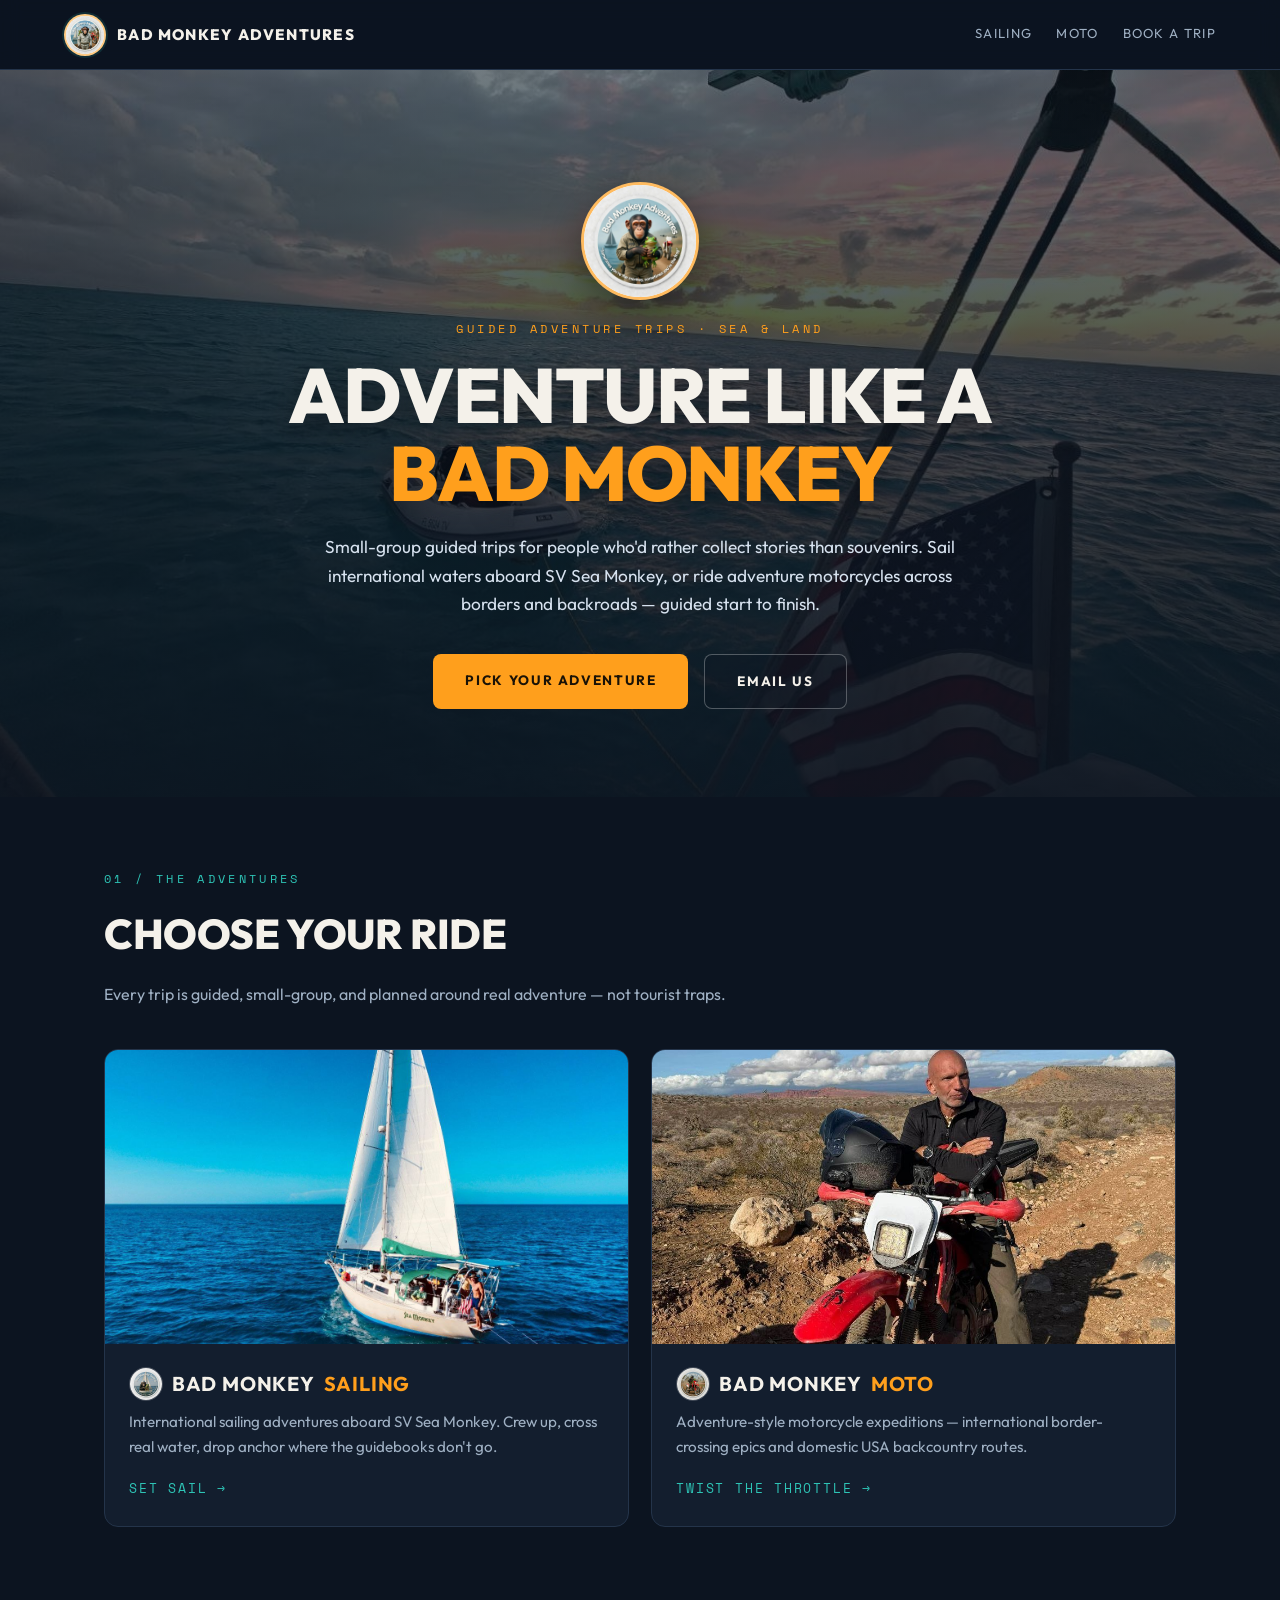
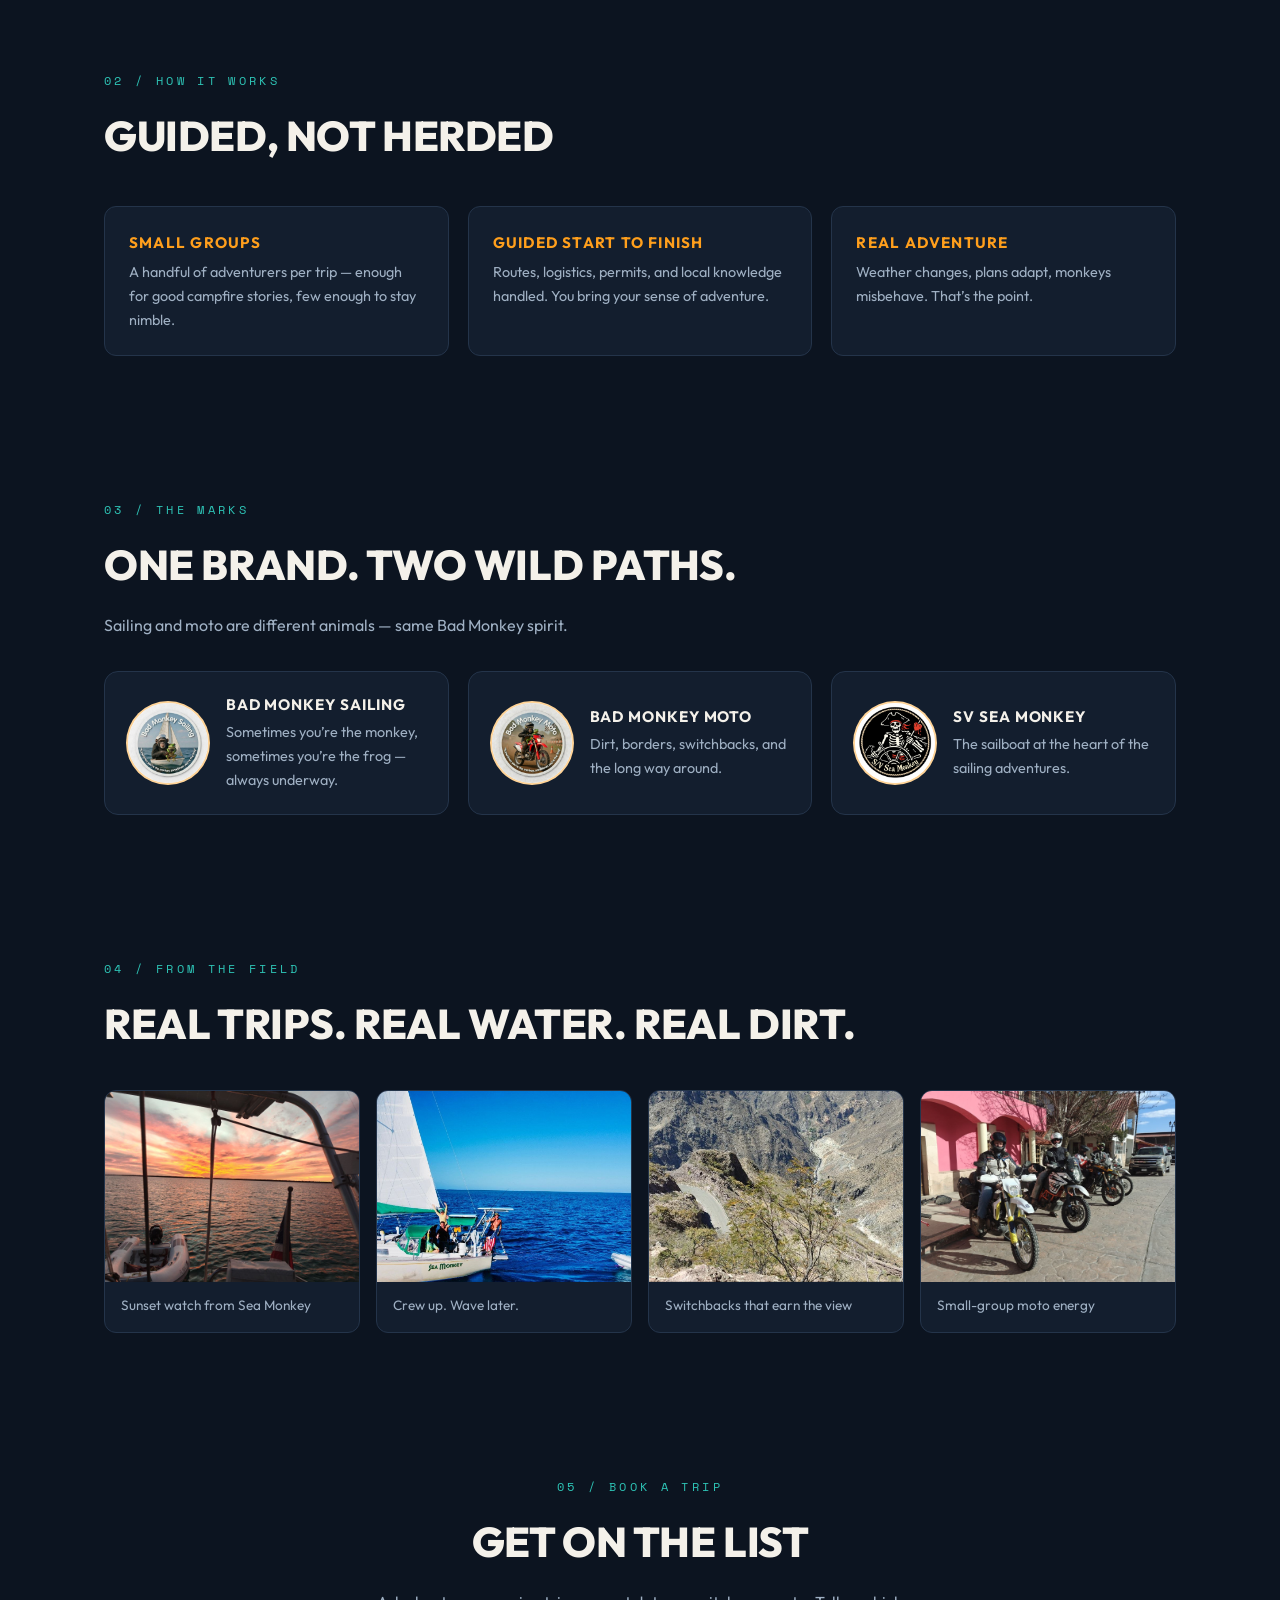
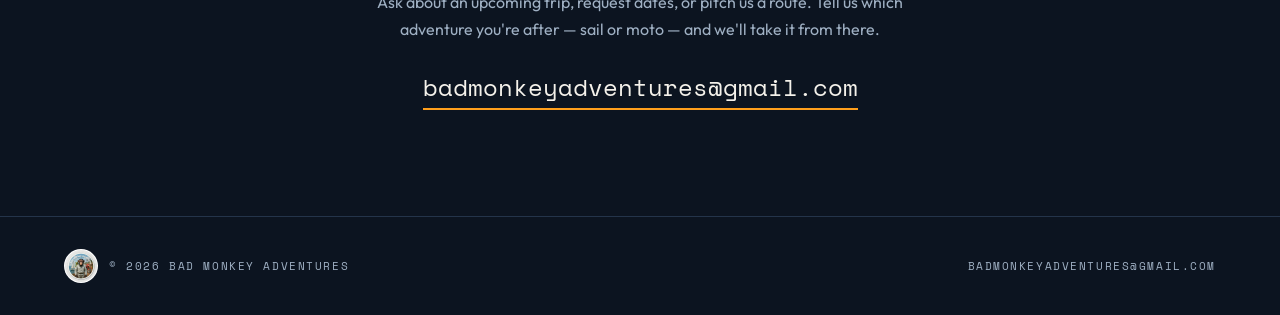
==== index.html @ 5d2e98f0 "Polish site with real logos and adventure photos" ====
<!DOCTYPE html>
<html lang="en">
<head>
<meta charset="utf-8">
<meta name="viewport" content="width=device-width, initial-scale=1">
<title>Bad Monkey Adventures — Guided Sailing & Motorcycle Trips</title>
<meta name="description" content="Bad Monkey Adventures — guided international sailing and adventure motorcycle trips. Book at badmonkeyadventures@gmail.com">
<link rel="icon" href="images/logos/bad-monkey-adventures-no-tagline.jpg">
<link rel="preconnect" href="https://fonts.googleapis.com">
<link href="https://fonts.googleapis.com/css2?family=Outfit:wght@400;700;800&family=Space+Mono&display=swap" rel="stylesheet">
<link rel="stylesheet" href="style.css">
</head>
<body>
<nav>
  <a class="logo" href="index.html">
    <img class="brand-mark" src="images/logos/bad-monkey-adventures-no-tagline.jpg" alt="Bad Monkey Adventures logo">
    Bad Monkey Adventures
  </a>
  <div class="links">
    <a href="sailing.html" data-p="sailing">Sailing</a>
    <a href="moto.html" data-p="moto">Moto</a>
    <a href="index.html#contact" data-p="contact">Book a Trip</a>
  </div>
</nav>

<header class="hero">
  <div class="hero-media" style="background-image:url('images/sailing/hero-sunset-turquoise.jpg')"></div>
  <div class="hero-inner">
    <img class="hero-logo" src="images/logos/bad-monkey-adventures-with-tagline.jpg" alt="Bad Monkey Adventures sticker">
    <div class="kicker">Guided Adventure Trips · Sea & Land</div>
    <h1>Adventure Like a<br><span class="accent">Bad Monkey</span></h1>
    <p>Small-group guided trips for people who'd rather collect stories than souvenirs. Sail international waters aboard SV Sea Monkey, or ride adventure motorcycles across borders and backroads — guided start to finish.</p>
    <div class="cta-row">
      <a class="btn btn-sun" href="#adventures">Pick Your Adventure</a>
      <a class="btn btn-ghost" href="mailto:badmonkeyadventures@gmail.com?subject=Trip%20Inquiry">Email Us</a>
    </div>
  </div>
</header>

<section id="adventures">
  <div class="sec-label">01 / The Adventures</div>
  <h2>Choose Your Ride</h2>
  <p class="lead">Every trip is guided, small-group, and planned around real adventure — not tourist traps.</p>
  <div class="adventures">
    <a class="adv reveal" href="sailing.html">
      <img class="art" src="images/sailing/under-sail-blue.jpg" alt="SV Sea Monkey under full sail">
      <div class="body">
        <h3>
          <img src="images/logos/bad-monkey-sailing-sticker-logo.jpg" alt="">
          Bad Monkey <span class="tag">Sailing</span>
        </h3>
        <p>International sailing adventures aboard SV Sea Monkey. Crew up, cross real water, drop anchor where the guidebooks don't go.</p>
        <span class="go">Set Sail →</span>
      </div>
    </a>
    <a class="adv reveal" href="moto.html">
      <img class="art" src="images/moto/hero-desert-trail.jpg" alt="Adventure motorcycle on desert trail">
      <div class="body">
        <h3>
          <img src="images/logos/bad-monkey-moto-sticker-logo.jpg" alt="">
          Bad Monkey <span class="tag">Moto</span>
        </h3>
        <p>Adventure-style motorcycle expeditions — international border-crossing epics and domestic USA backcountry routes.</p>
        <span class="go">Twist the Throttle →</span>
      </div>
    </a>
  </div>
</section>

<section>
  <div class="sec-label">02 / How It Works</div>
  <h2>Guided, Not Herded</h2>
  <div class="features">
    <div class="feat reveal"><h4>Small Groups</h4><p>A handful of adventurers per trip — enough for good campfire stories, few enough to stay nimble.</p></div>
    <div class="feat reveal"><h4>Guided Start to Finish</h4><p>Routes, logistics, permits, and local knowledge handled. You bring your sense of adventure.</p></div>
    <div class="feat reveal"><h4>Real Adventure</h4><p>Weather changes, plans adapt, monkeys misbehave. That’s the point.</p></div>
  </div>
</section>

<section>
  <div class="sec-label">03 / The Marks</div>
  <h2>One Brand. Two Wild Paths.</h2>
  <p class="lead">Sailing and moto are different animals — same Bad Monkey spirit.</p>
  <div class="brand-strip">
    <div class="brand-card reveal">
      <img src="images/logos/bad-monkey-sailing-sticker-logo.jpg" alt="Bad Monkey Sailing logo">
      <div>
        <h4>Bad Monkey Sailing</h4>
        <p>Sometimes you’re the monkey, sometimes you’re the frog — always underway.</p>
      </div>
    </div>
    <div class="brand-card reveal">
      <img src="images/logos/bad-monkey-moto-sticker-logo.jpg" alt="Bad Monkey Moto logo">
      <div>
        <h4>Bad Monkey Moto</h4>
        <p>Dirt, borders, switchbacks, and the long way around.</p>
      </div>
    </div>
    <div class="brand-card reveal">
      <img src="images/logos/sv-sea-monkey-pirate-skeleton-favorite-logo.jpg" alt="SV Sea Monkey logo">
      <div>
        <h4>SV Sea Monkey</h4>
        <p>The sailboat at the heart of the sailing adventures.</p>
      </div>
    </div>
  </div>
</section>

<section>
  <div class="sec-label">04 / From the Field</div>
  <h2>Real Trips. Real Water. Real Dirt.</h2>
  <div class="gallery">
    <figure class="reveal"><img src="images/sailing/sunset-pink-gold.jpg" alt="Sunset from the sailboat"><figcaption>Sunset watch from Sea Monkey</figcaption></figure>
    <figure class="reveal"><img src="images/sailing/crew-waving.jpg" alt="Crew waving from Sea Monkey"><figcaption>Crew up. Wave later.</figcaption></figure>
    <figure class="reveal"><img src="images/moto/canyon-switchback.jpg" alt="Canyon switchback overlook"><figcaption>Switchbacks that earn the view</figcaption></figure>
    <figure class="reveal"><img src="images/moto/pink-lineup.jpg" alt="Adventure riders lined up in town"><figcaption>Small-group moto energy</figcaption></figure>
  </div>
</section>

<section id="contact" class="contact">
  <div class="sec-label" style="text-align:center">05 / Book a Trip</div>
  <h2>Get On The List</h2>
  <p>Ask about an upcoming trip, request dates, or pitch us a route. Tell us which adventure you're after — sail or moto — and we'll take it from there.</p>
  <p style="margin-top:1.6rem"><a class="email" href="mailto:badmonkeyadventures@gmail.com?subject=Bad%20Monkey%20Trip%20Inquiry">badmonkeyadventures@gmail.com</a></p>
</section>

<footer>
  <div class="foot-brand">
    <img src="images/logos/bad-monkey-adventures-no-tagline.jpg" alt="">
    <span>© 2026 Bad Monkey Adventures</span>
  </div>
  <span><a href="mailto:badmonkeyadventures@gmail.com">badmonkeyadventures@gmail.com</a></span>
</footer>

<script>
const io=new IntersectionObserver(es=>es.forEach(e=>{if(e.isIntersecting){e.target.classList.add('in');io.unobserve(e.target)}}),{threshold:.12});
document.querySelectorAll('.reveal').forEach(el=>io.observe(el));
</script>
</body>
</html>
---- style.css ----
/* Bad Monkey Adventures */
:root{
  --bg:#0c1420;
  --panel:#131e2e;
  --panel-2:#182638;
  --ink:#f4f1ea;
  --muted:#9fb0c3;
  --line:#24344a;
  --sun:#ff9f1c;
  --sun-deep:#e07b00;
  --sea:#2ec4b6;
  --sea-deep:#1a8f85;
}
*{margin:0;padding:0;box-sizing:border-box}
html{scroll-behavior:smooth}
body{background:var(--bg);color:var(--ink);font-family:'Outfit',system-ui,sans-serif;line-height:1.65;overflow-x:hidden}
::selection{background:var(--sun);color:#1a1206}
a{color:var(--sea);text-decoration:none}
a:hover{text-decoration:underline}
img{max-width:100%;display:block}

/* Nav */
nav{position:sticky;top:0;z-index:100;display:flex;align-items:center;justify-content:space-between;gap:1rem;padding:.85rem 5vw;background:rgba(12,20,32,.94);backdrop-filter:blur(10px);border-bottom:1px solid var(--line);flex-wrap:wrap}
.logo{display:flex;align-items:center;gap:.7rem;font-weight:800;letter-spacing:.08em;text-transform:uppercase;font-size:.95rem;color:var(--ink)}
.logo .brand-mark{width:42px;height:42px;border-radius:50%;object-fit:cover;border:2px solid rgba(255,159,28,.55);box-shadow:0 0 0 2px rgba(46,196,182,.15);background:#fff}
.logo:hover{text-decoration:none}
nav .links{display:flex;gap:1.5rem;flex-wrap:wrap;font-size:.82rem;letter-spacing:.1em;text-transform:uppercase}
nav .links a{color:var(--muted);padding:.2rem 0;border-bottom:2px solid transparent}
nav .links a:hover{color:var(--ink);text-decoration:none;border-bottom-color:var(--sun)}
nav .links a.active{color:var(--ink);border-bottom-color:var(--sun)}

/* Hero */
.hero{position:relative;min-height:78vh;display:flex;align-items:center;justify-content:center;text-align:center;padding:7rem 5vw 5.5rem;overflow:hidden}
.hero-media{position:absolute;inset:0;background-size:cover;background-position:center;transform:scale(1.03)}
.hero-media::after{content:"";position:absolute;inset:0;background:
  linear-gradient(180deg,rgba(12,20,32,.55) 0%,rgba(12,20,32,.72) 45%,rgba(12,20,32,.92) 100%),
  radial-gradient(ellipse 70% 50% at 50% 20%,rgba(46,196,182,.18),transparent 70%)}
.hero-inner{position:relative;z-index:1;max-width:920px}
.hero .kicker{font-family:'Space Mono',monospace;color:var(--sun);letter-spacing:.28em;text-transform:uppercase;font-size:.78rem;margin-bottom:1rem}
.hero h1{font-size:clamp(2.5rem,7vw,4.8rem);font-weight:800;line-height:1.02;letter-spacing:-.02em;text-transform:uppercase;text-shadow:0 8px 30px rgba(0,0,0,.35)}
.hero h1 .accent{color:var(--sun)}
.hero p{margin:1.3rem auto 0;max-width:40rem;color:#d7e2ef;font-size:1.08rem}
.cta-row{margin-top:2.2rem;display:flex;gap:1rem;justify-content:center;flex-wrap:wrap}
.hero-logo{width:118px;height:118px;border-radius:50%;object-fit:cover;margin:0 auto 1.2rem;border:3px solid rgba(255,159,28,.7);box-shadow:0 12px 40px rgba(0,0,0,.4);background:#fff}

.btn{display:inline-block;padding:.95rem 2rem;border-radius:8px;font-weight:700;font-size:.85rem;letter-spacing:.12em;text-transform:uppercase;transition:.22s}
.btn-sun{background:var(--sun);color:#1a1206}
.btn-sun:hover{background:#ffb54d;text-decoration:none;box-shadow:0 0 26px rgba(255,159,28,.35)}
.btn-ghost{border:1px solid rgba(255,255,255,.28);color:var(--ink);background:rgba(12,20,32,.25)}
.btn-ghost:hover{border-color:var(--sea);color:var(--sea);text-decoration:none}

/* Sections */
section{padding:4.5rem 5vw;max-width:1200px;margin:0 auto}
.sec-label{font-family:'Space Mono',monospace;color:var(--sea);font-size:.75rem;letter-spacing:.28em;text-transform:uppercase;margin-bottom:.7rem}
h2{font-size:clamp(1.8rem,4vw,2.6rem);font-weight:800;text-transform:uppercase;letter-spacing:-.01em;margin-bottom:.8rem}
.lead{color:var(--muted);max-width:44rem}

/* Adventure cards */
.adventures{display:grid;grid-template-columns:repeat(auto-fit,minmax(300px,1fr));gap:1.4rem;margin-top:2.6rem}
.adv{position:relative;border:1px solid var(--line);border-radius:14px;overflow:hidden;background:var(--panel);display:flex;flex-direction:column;transition:transform .25s,border-color .25s,box-shadow .25s}
.adv:hover{transform:translateY(-5px);border-color:var(--sun);box-shadow:0 18px 40px rgba(0,0,0,.35);text-decoration:none}
.adv .art{aspect-ratio:16/9;width:100%;object-fit:cover;display:block}
.adv .body{padding:1.4rem 1.5rem 1.7rem;display:flex;flex-direction:column;flex:1}
.adv h3{font-size:1.25rem;text-transform:uppercase;letter-spacing:.04em;margin-bottom:.5rem;color:var(--ink);display:flex;align-items:center;gap:.55rem}
.adv h3 .tag{color:var(--sun)}
.adv h3 img{width:34px;height:34px;border-radius:50%;object-fit:cover;border:1px solid rgba(255,255,255,.2)}
.adv p{color:var(--muted);font-size:.95rem;flex:1}
.adv .go{margin-top:1.2rem;font-family:'Space Mono',monospace;font-size:.8rem;letter-spacing:.14em;text-transform:uppercase;color:var(--sea)}
.adv:hover .go{color:var(--sun)}

/* Page hero */
.page-hero{position:relative;padding:6.5rem 5vw 3.5rem;overflow:hidden}
.page-hero-media{position:absolute;inset:0;background-size:cover;background-position:center}
.page-hero-media::after{content:"";position:absolute;inset:0;background:linear-gradient(180deg,rgba(12,20,32,.45),rgba(12,20,32,.88) 70%,var(--bg))}
.page-hero-inner{position:relative;z-index:1;max-width:1200px;margin:0 auto;display:grid;grid-template-columns:auto 1fr;gap:1.4rem;align-items:center}
.page-hero-inner img.badge{width:120px;height:120px;border-radius:50%;object-fit:cover;border:3px solid rgba(255,159,28,.65);box-shadow:0 10px 30px rgba(0,0,0,.35);background:#fff}
.page-hero h1{font-size:clamp(2.1rem,5.2vw,3.5rem);font-weight:800;text-transform:uppercase;letter-spacing:-.015em;line-height:1.05}
.page-hero h1 .accent{color:var(--sun)}
.page-hero p{margin-top:1rem;color:#d7e2ef;max-width:44rem;font-size:1.05rem}
@media (max-width:700px){
  .page-hero-inner{grid-template-columns:1fr;justify-items:start}
  .page-hero-inner img.badge{width:96px;height:96px}
}

/* Gallery */
.gallery{display:grid;grid-template-columns:repeat(auto-fit,minmax(220px,1fr));gap:1rem;margin-top:2rem}
.gallery figure{margin:0;border:1px solid var(--line);border-radius:12px;overflow:hidden;background:var(--panel)}
.gallery img{width:100%;aspect-ratio:4/3;object-fit:cover;transition:transform .35s}
.gallery figure:hover img{transform:scale(1.04)}
.gallery figcaption{padding:.75rem 1rem 1rem;color:var(--muted);font-size:.85rem}

/* Split brand strip */
.brand-strip{display:grid;grid-template-columns:repeat(auto-fit,minmax(260px,1fr));gap:1.2rem;margin-top:2rem}
.brand-card{background:var(--panel);border:1px solid var(--line);border-radius:14px;padding:1.3rem;display:flex;gap:1rem;align-items:center}
.brand-card img{width:84px;height:84px;border-radius:50%;object-fit:cover;border:2px solid rgba(255,159,28,.45);background:#fff;flex-shrink:0}
.brand-card h4{font-size:.95rem;text-transform:uppercase;letter-spacing:.06em;margin-bottom:.25rem}
.brand-card p{color:var(--muted);font-size:.9rem}

/* Trips table */
.trips{margin-top:2.2rem;border:1px solid var(--line);border-radius:14px;overflow:hidden}
.trips table{width:100%;border-collapse:collapse;font-size:.95rem}
.trips th{background:var(--panel-2);font-family:'Space Mono',monospace;font-size:.72rem;letter-spacing:.18em;text-transform:uppercase;color:var(--muted);text-align:left;padding:.9rem 1.2rem}
.trips td{padding:1rem 1.2rem;border-top:1px solid var(--line);color:var(--ink)}
.trips td.muted{color:var(--muted)}
.trips tr:hover td{background:rgba(46,196,182,.05)}
.badge{display:inline-block;background:rgba(255,159,28,.14);color:var(--sun);font-family:'Space Mono',monospace;font-size:.68rem;letter-spacing:.12em;text-transform:uppercase;padding:.25rem .6rem;border-radius:999px}
.badge.teal{background:rgba(46,196,182,.13);color:var(--sea)}

/* Features */
.features{display:grid;grid-template-columns:repeat(auto-fit,minmax(240px,1fr));gap:1.2rem;margin-top:2.2rem}
.feat{background:var(--panel);border:1px solid var(--line);border-radius:12px;padding:1.4rem 1.5rem}
.feat h4{font-size:.95rem;text-transform:uppercase;letter-spacing:.08em;margin-bottom:.4rem;color:var(--sun)}
.feat p{color:var(--muted);font-size:.9rem}

.notice{background:var(--panel);border:1px dashed var(--line);border-radius:12px;padding:1.3rem 1.5rem;margin-top:2rem;color:var(--muted);font-size:.95rem}
.notice strong{color:var(--sun)}

/* Contact */
.contact{text-align:center;padding-bottom:6rem}
.contact .email{font-family:'Space Mono',monospace;font-size:clamp(1rem,3vw,1.5rem);color:var(--ink);border-bottom:2px solid var(--sun);padding-bottom:.2rem}
.contact .email:hover{color:var(--sun);text-decoration:none}
.contact p{color:var(--muted);max-width:36rem;margin:.8rem auto}

footer{border-top:1px solid var(--line);padding:2rem 5vw;display:flex;justify-content:space-between;gap:1rem;flex-wrap:wrap;font-family:'Space Mono',monospace;font-size:.7rem;letter-spacing:.14em;text-transform:uppercase;color:var(--muted);align-items:center}
footer .foot-brand{display:flex;align-items:center;gap:.7rem}
footer .foot-brand img{width:34px;height:34px;border-radius:50%;object-fit:cover;border:1px solid rgba(255,255,255,.2);background:#fff}
footer a{color:var(--muted)}

.reveal{opacity:0;transform:translateY(24px);transition:opacity .7s ease,transform .7s ease}
.reveal.in{opacity:1;transform:none}
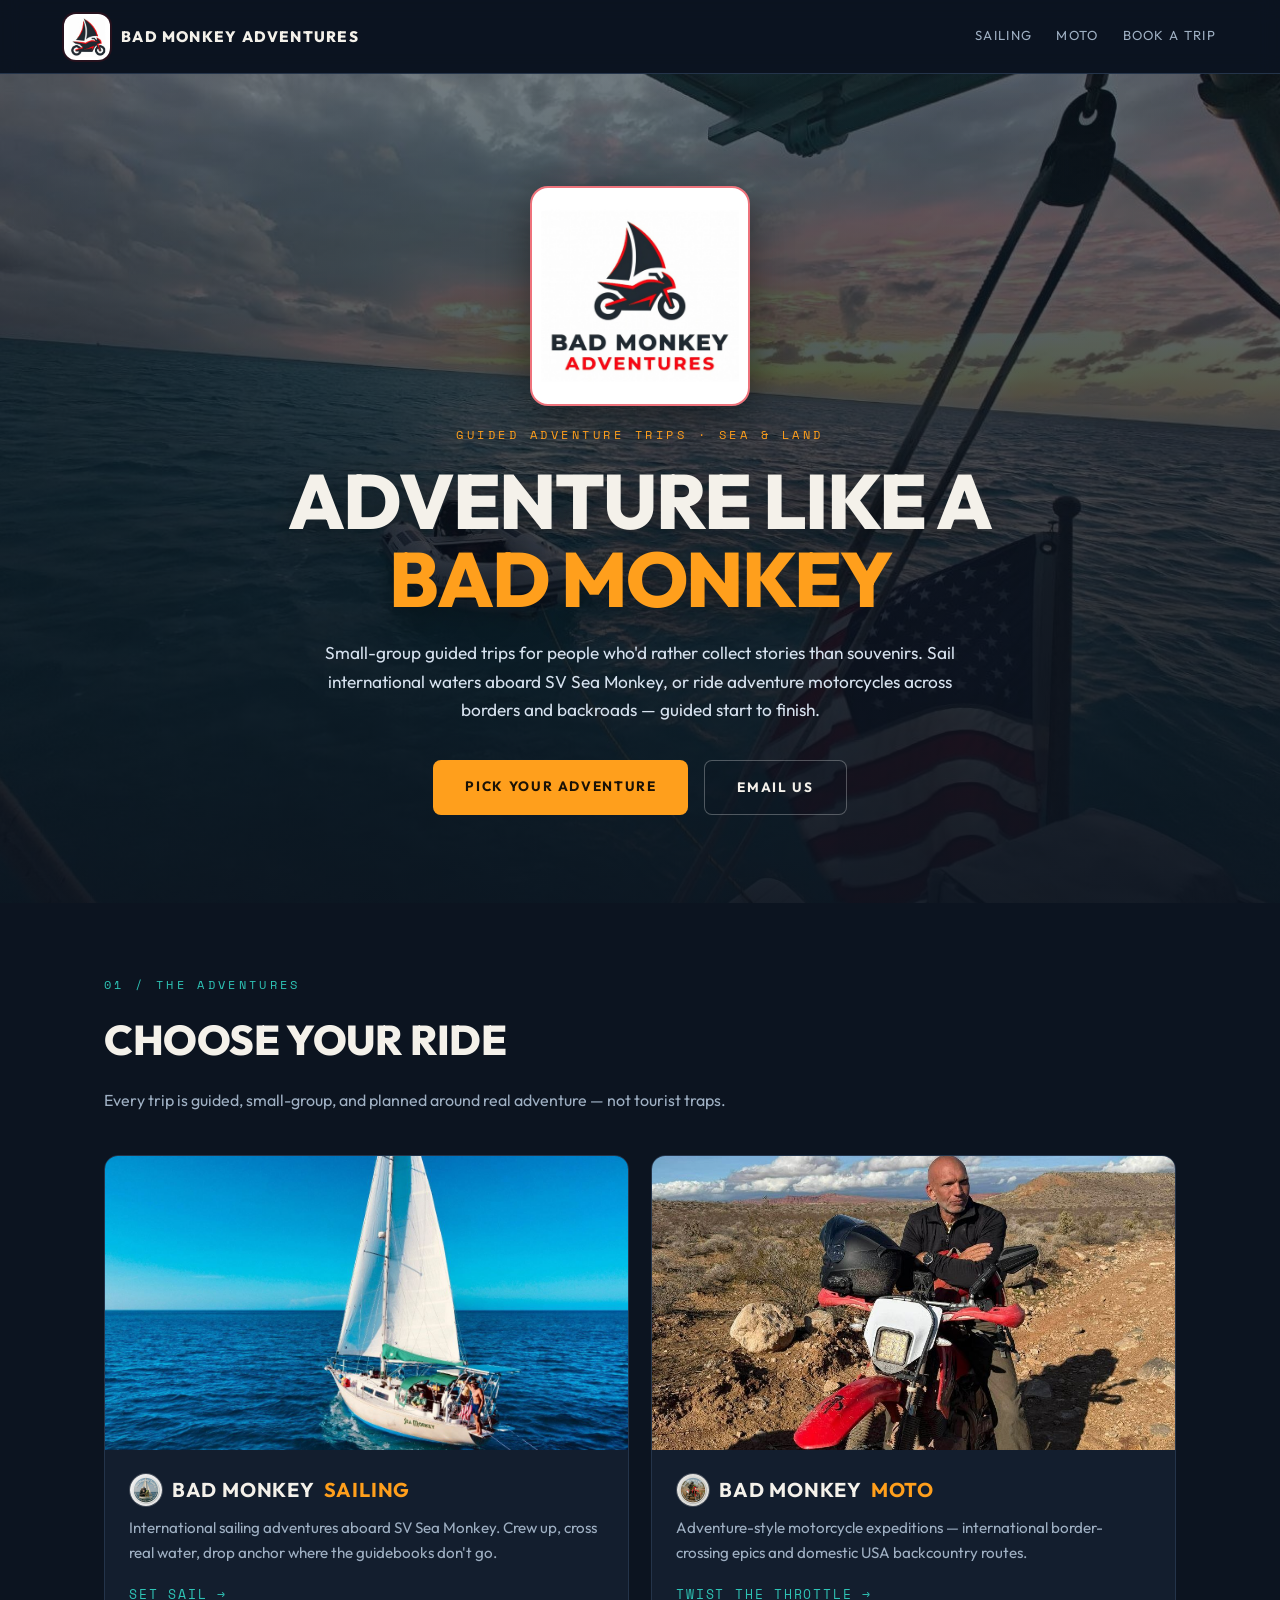
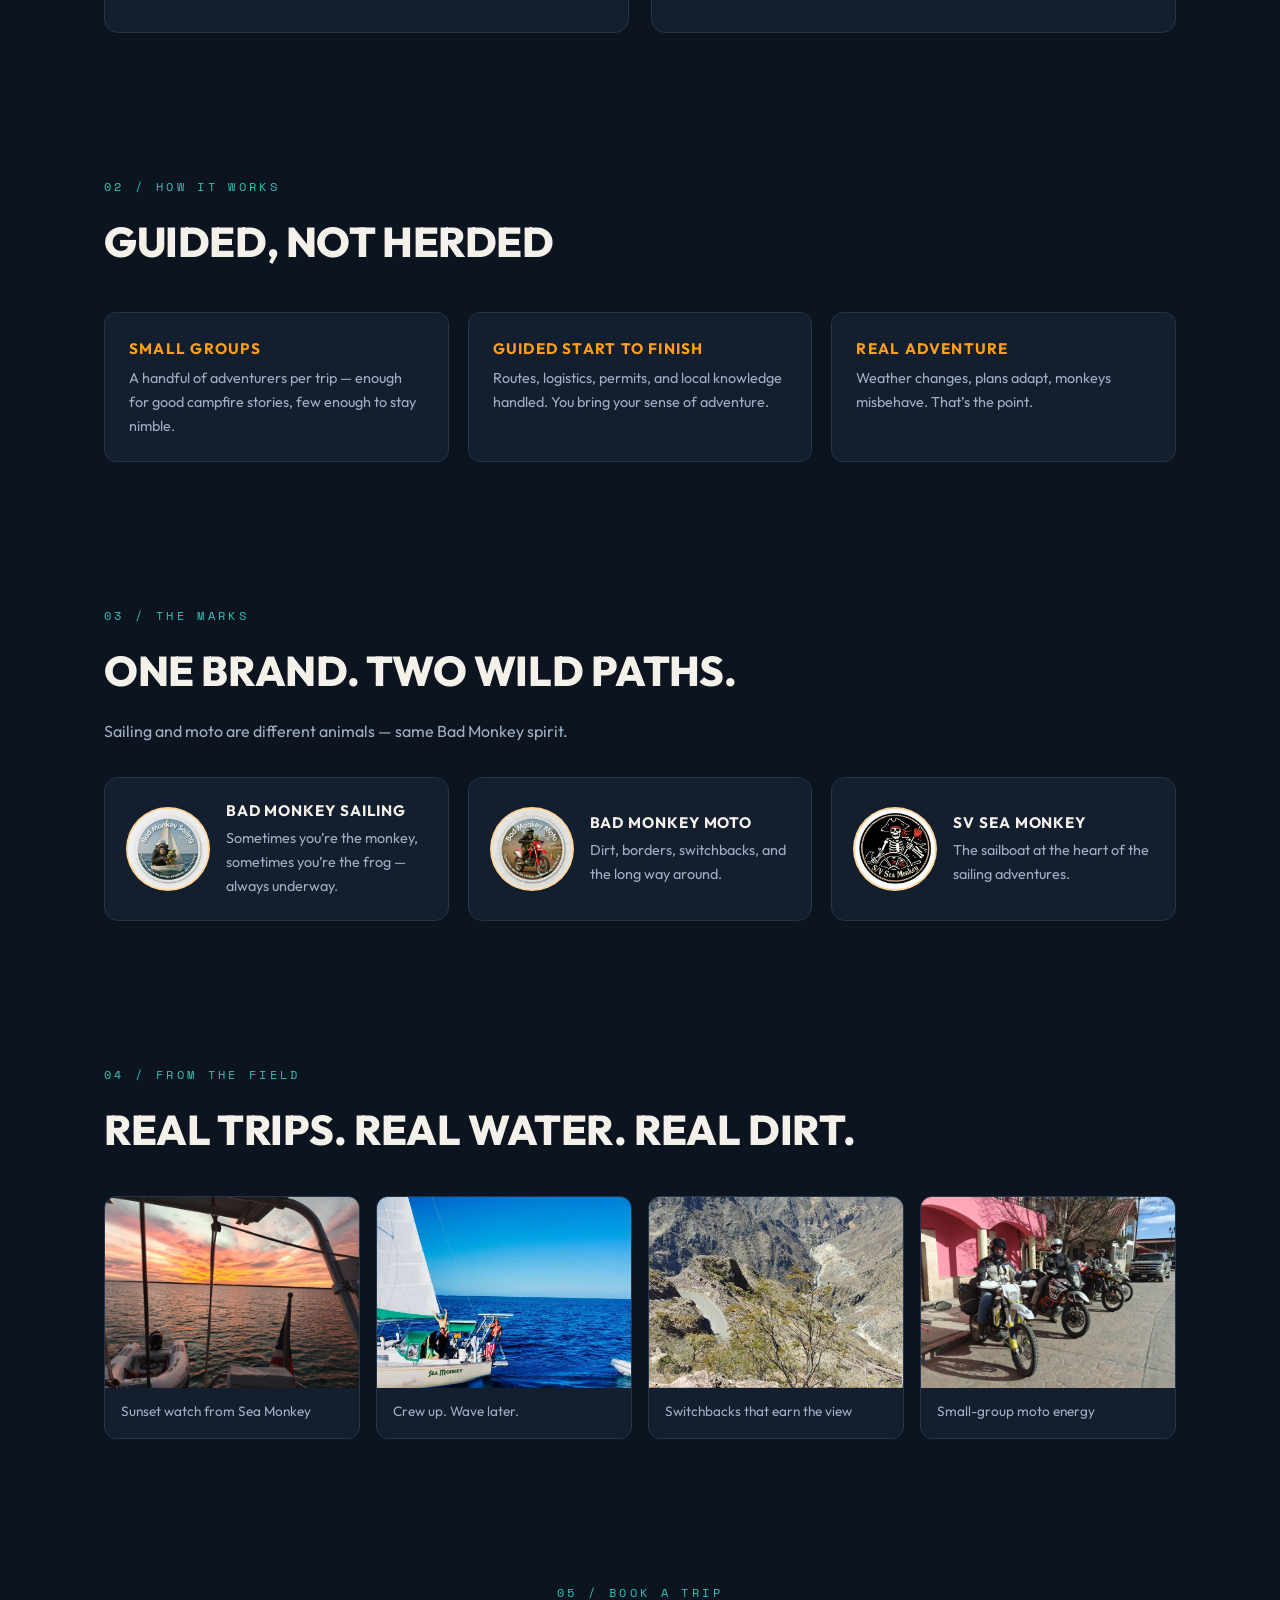
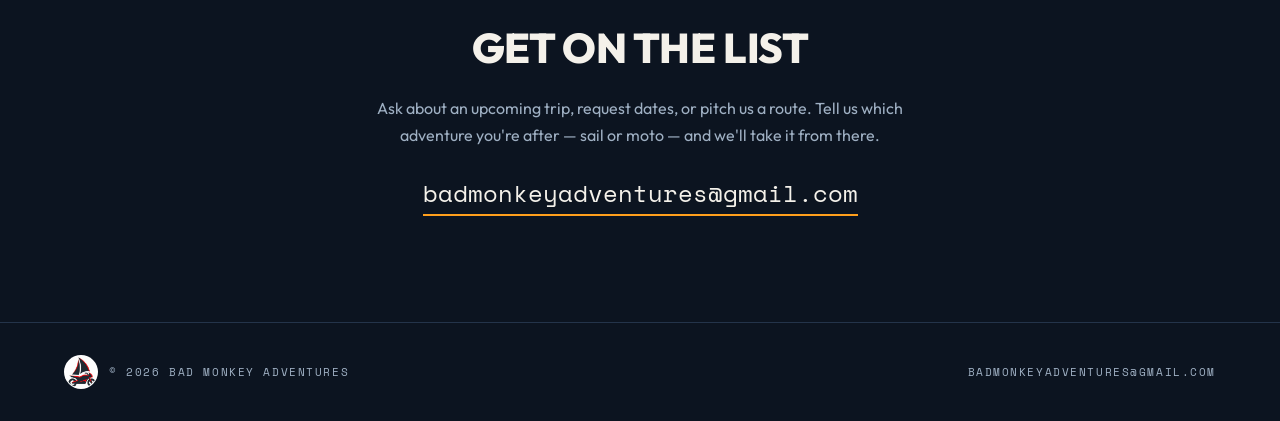
==== commit 98f77ff8: "Swap main brand to Honda-red sail-moto logo (full + icon)" ====
--- a/index.html
+++ b/index.html
@@ -5,7 +5,7 @@
 <meta name="viewport" content="width=device-width, initial-scale=1">
 <title>Bad Monkey Adventures — Guided Sailing & Motorcycle Trips</title>
 <meta name="description" content="Bad Monkey Adventures — guided international sailing and adventure motorcycle trips. Book at badmonkeyadventures@gmail.com">
-<link rel="icon" href="images/logos/bad-monkey-adventures-no-tagline.jpg">
+<link rel="icon" href="images/logos/bma-main-icon-favicon.png">
 <link rel="preconnect" href="https://fonts.googleapis.com">
 <link href="https://fonts.googleapis.com/css2?family=Outfit:wght@400;700;800&family=Space+Mono&display=swap" rel="stylesheet">
 <link rel="stylesheet" href="style.css">
@@ -13,7 +13,7 @@
 <body>
 <nav>
   <a class="logo" href="index.html">
-    <img class="brand-mark" src="images/logos/bad-monkey-adventures-no-tagline.jpg" alt="Bad Monkey Adventures logo">
+    <img class="brand-mark" src="images/logos/bma-main-icon.jpg" alt="Bad Monkey Adventures logo">
     Bad Monkey Adventures
   </a>
   <div class="links">
@@ -26,7 +26,7 @@
 <header class="hero">
   <div class="hero-media" style="background-image:url('images/sailing/hero-sunset-turquoise.jpg')"></div>
   <div class="hero-inner">
-    <img class="hero-logo" src="images/logos/bad-monkey-adventures-with-tagline.jpg" alt="Bad Monkey Adventures sticker">
+    <img class="hero-logo" src="images/logos/bma-main-full.jpg" alt="Bad Monkey Adventures sticker">
     <div class="kicker">Guided Adventure Trips · Sea & Land</div>
     <h1>Adventure Like a<br><span class="accent">Bad Monkey</span></h1>
     <p>Small-group guided trips for people who'd rather collect stories than souvenirs. Sail international waters aboard SV Sea Monkey, or ride adventure motorcycles across borders and backroads — guided start to finish.</p>
@@ -126,7 +126,7 @@
 
 <footer>
   <div class="foot-brand">
-    <img src="images/logos/bad-monkey-adventures-no-tagline.jpg" alt="">
+    <img src="images/logos/bma-main-icon.jpg" alt="">
     <span>© 2026 Bad Monkey Adventures</span>
   </div>
   <span><a href="mailto:badmonkeyadventures@gmail.com">badmonkeyadventures@gmail.com</a></span>
--- a/style.css
+++ b/style.css
@@ -22,7 +22,7 @@
 /* Nav */
 nav{position:sticky;top:0;z-index:100;display:flex;align-items:center;justify-content:space-between;gap:1rem;padding:.85rem 5vw;background:rgba(12,20,32,.94);backdrop-filter:blur(10px);border-bottom:1px solid var(--line);flex-wrap:wrap}
 .logo{display:flex;align-items:center;gap:.7rem;font-weight:800;letter-spacing:.08em;text-transform:uppercase;font-size:.95rem;color:var(--ink)}
-.logo .brand-mark{width:42px;height:42px;border-radius:50%;object-fit:cover;border:2px solid rgba(255,159,28,.55);box-shadow:0 0 0 2px rgba(46,196,182,.15);background:#fff}
+.logo .brand-mark{width:46px;height:46px;border-radius:12px;object-fit:contain;border:1px solid rgba(255,255,255,.18);box-shadow:0 0 0 2px rgba(225,0,18,.12);background:#fff;padding:2px}
 .logo:hover{text-decoration:none}
 nav .links{display:flex;gap:1.5rem;flex-wrap:wrap;font-size:.82rem;letter-spacing:.1em;text-transform:uppercase}
 nav .links a{color:var(--muted);padding:.2rem 0;border-bottom:2px solid transparent}
@@ -41,7 +41,7 @@
 .hero h1 .accent{color:var(--sun)}
 .hero p{margin:1.3rem auto 0;max-width:40rem;color:#d7e2ef;font-size:1.08rem}
 .cta-row{margin-top:2.2rem;display:flex;gap:1rem;justify-content:center;flex-wrap:wrap}
-.hero-logo{width:118px;height:118px;border-radius:50%;object-fit:cover;margin:0 auto 1.2rem;border:3px solid rgba(255,159,28,.7);box-shadow:0 12px 40px rgba(0,0,0,.4);background:#fff}
+.hero-logo{width:min(220px,62vw);height:auto;aspect-ratio:1/1;border-radius:18px;object-fit:contain;margin:0 auto 1.2rem;border:2px solid rgba(225,0,18,.55);box-shadow:0 12px 40px rgba(0,0,0,.4);background:#fff;padding:.55rem}
 
 .btn{display:inline-block;padding:.95rem 2rem;border-radius:8px;font-weight:700;font-size:.85rem;letter-spacing:.12em;text-transform:uppercase;transition:.22s}
 .btn-sun{background:var(--sun);color:#1a1206}
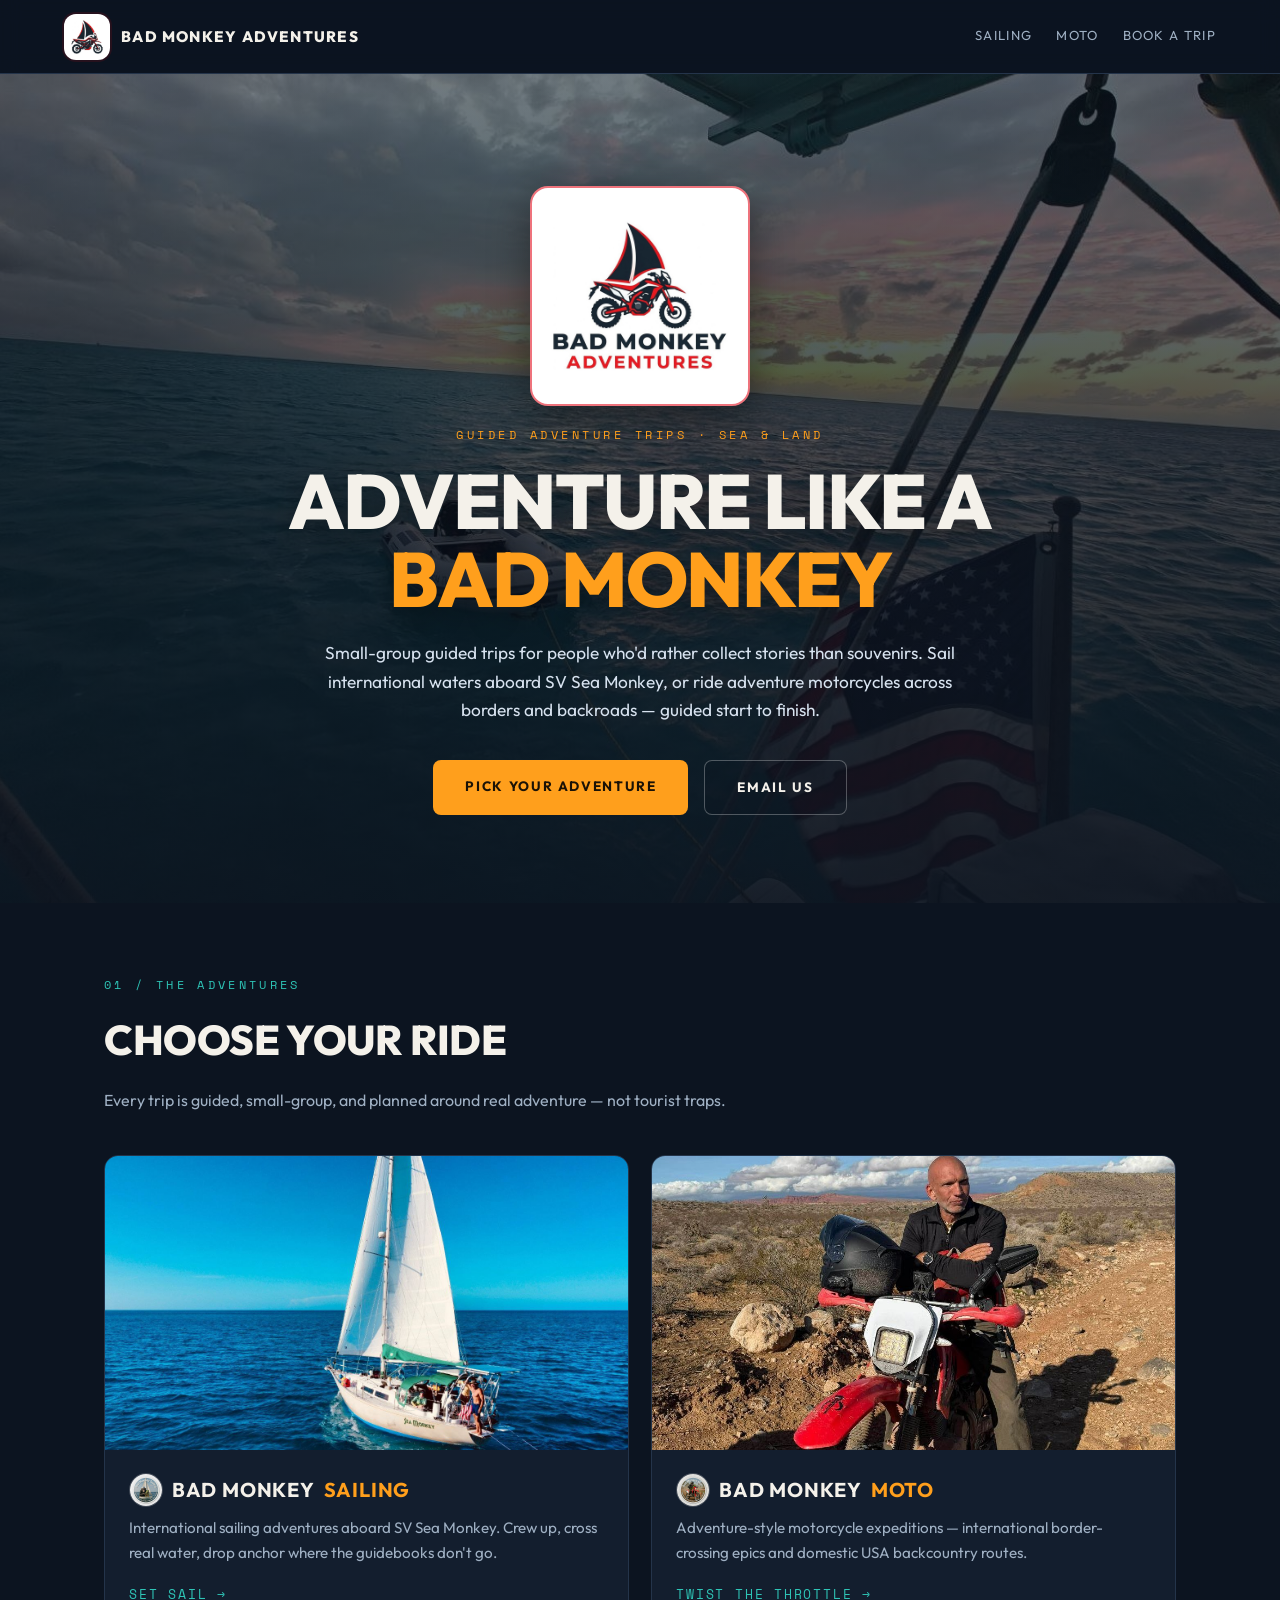
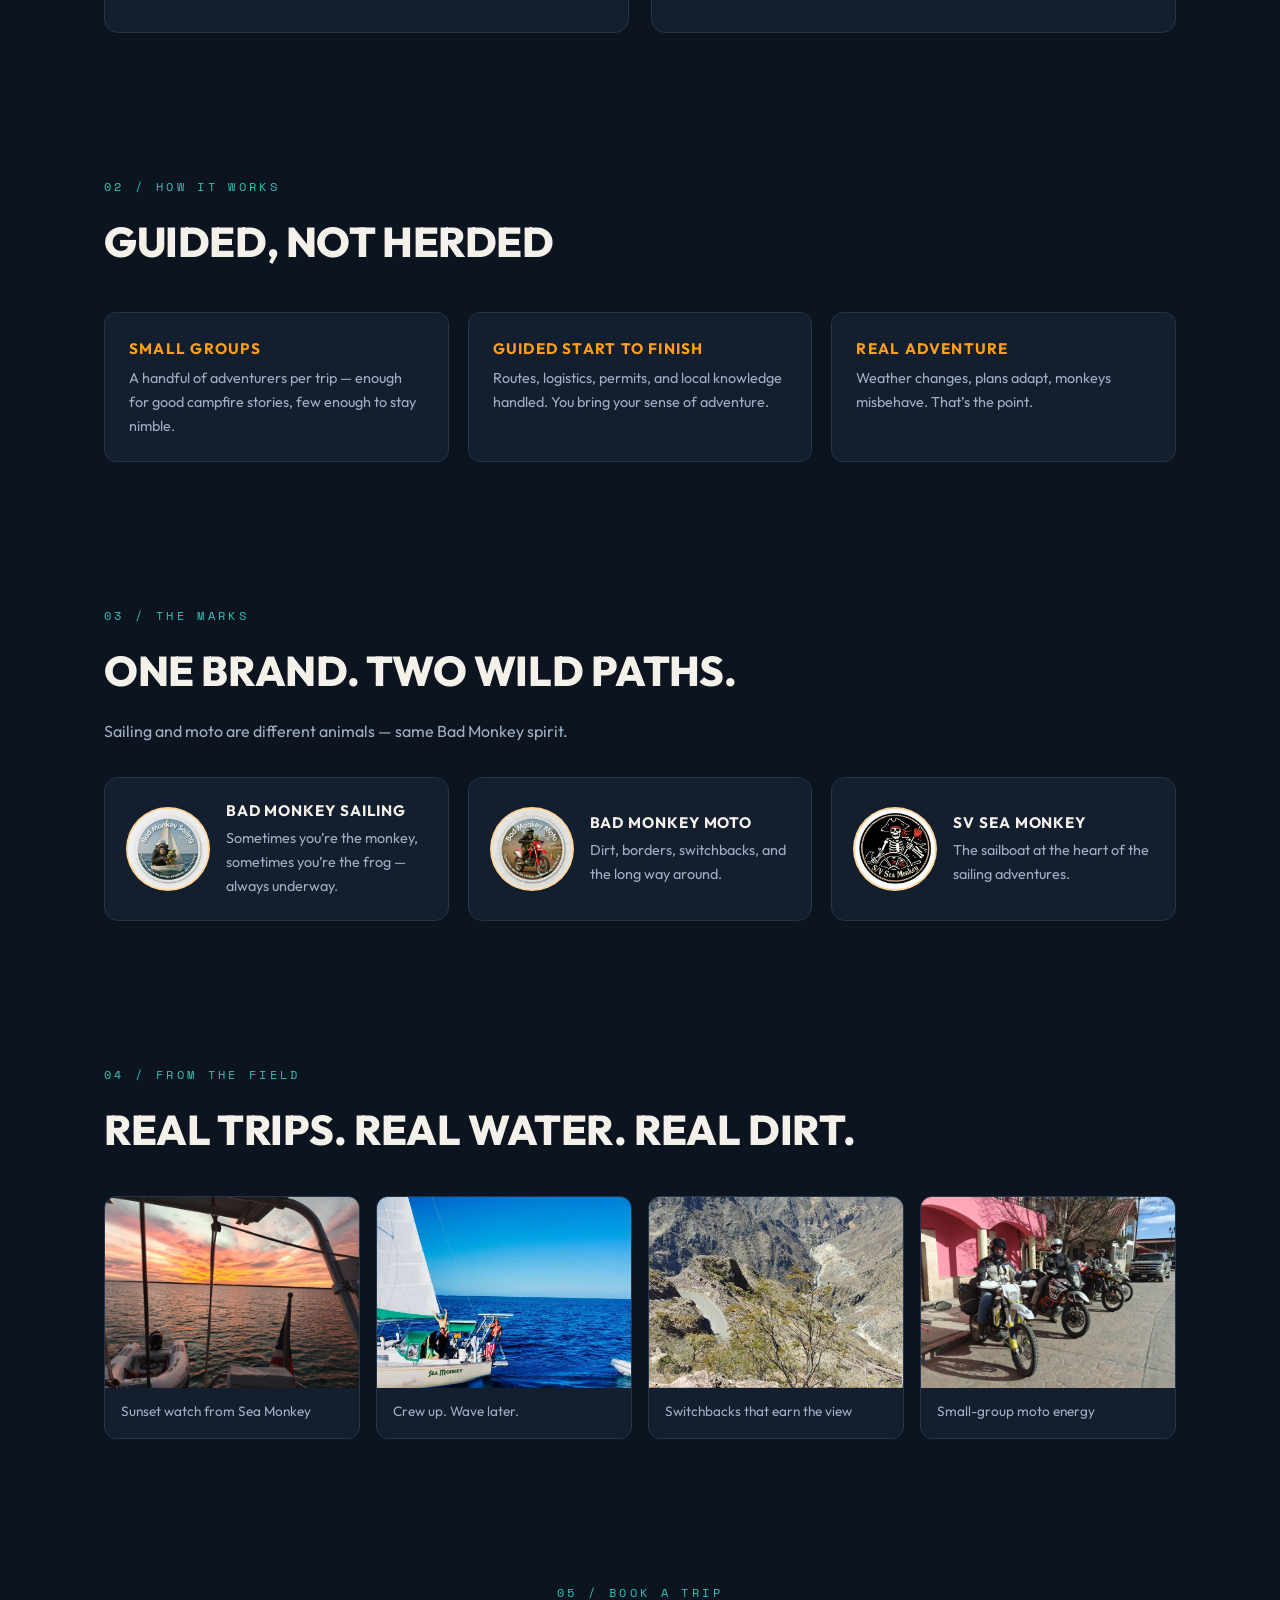
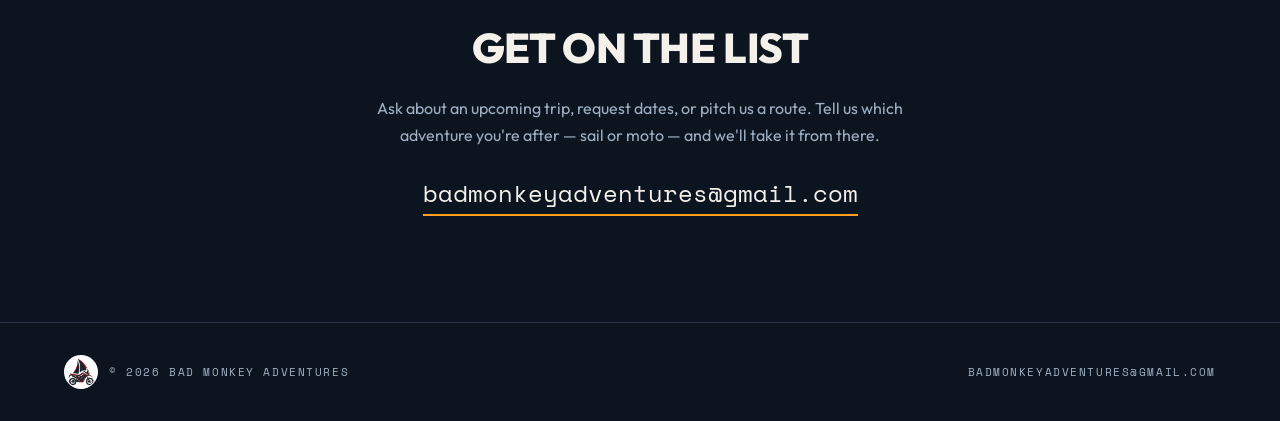
==== commit d0668f22: "Cache-bust adventure dual-sport main logos" ====
--- a/index.html
+++ b/index.html
@@ -5,7 +5,7 @@
 <meta name="viewport" content="width=device-width, initial-scale=1">
 <title>Bad Monkey Adventures — Guided Sailing & Motorcycle Trips</title>
 <meta name="description" content="Bad Monkey Adventures — guided international sailing and adventure motorcycle trips. Book at badmonkeyadventures@gmail.com">
-<link rel="icon" href="images/logos/bma-main-icon-favicon.png">
+<link rel="icon" href="images/logos/bma-main-icon-favicon.png?v=adv1">
 <link rel="preconnect" href="https://fonts.googleapis.com">
 <link href="https://fonts.googleapis.com/css2?family=Outfit:wght@400;700;800&family=Space+Mono&display=swap" rel="stylesheet">
 <link rel="stylesheet" href="style.css">
@@ -13,7 +13,7 @@
 <body>
 <nav>
   <a class="logo" href="index.html">
-    <img class="brand-mark" src="images/logos/bma-main-icon.jpg" alt="Bad Monkey Adventures logo">
+    <img class="brand-mark" src="images/logos/bma-main-icon.jpg?v=adv1" alt="Bad Monkey Adventures logo">
     Bad Monkey Adventures
   </a>
   <div class="links">
@@ -26,7 +26,7 @@
 <header class="hero">
   <div class="hero-media" style="background-image:url('images/sailing/hero-sunset-turquoise.jpg')"></div>
   <div class="hero-inner">
-    <img class="hero-logo" src="images/logos/bma-main-full.jpg" alt="Bad Monkey Adventures sticker">
+    <img class="hero-logo" src="images/logos/bma-main-full.jpg?v=adv1" alt="Bad Monkey Adventures sticker">
     <div class="kicker">Guided Adventure Trips · Sea & Land</div>
     <h1>Adventure Like a<br><span class="accent">Bad Monkey</span></h1>
     <p>Small-group guided trips for people who'd rather collect stories than souvenirs. Sail international waters aboard SV Sea Monkey, or ride adventure motorcycles across borders and backroads — guided start to finish.</p>
@@ -126,7 +126,7 @@
 
 <footer>
   <div class="foot-brand">
-    <img src="images/logos/bma-main-icon.jpg" alt="">
+    <img src="images/logos/bma-main-icon.jpg?v=adv1" alt="">
     <span>© 2026 Bad Monkey Adventures</span>
   </div>
   <span><a href="mailto:badmonkeyadventures@gmail.com">badmonkeyadventures@gmail.com</a></span>
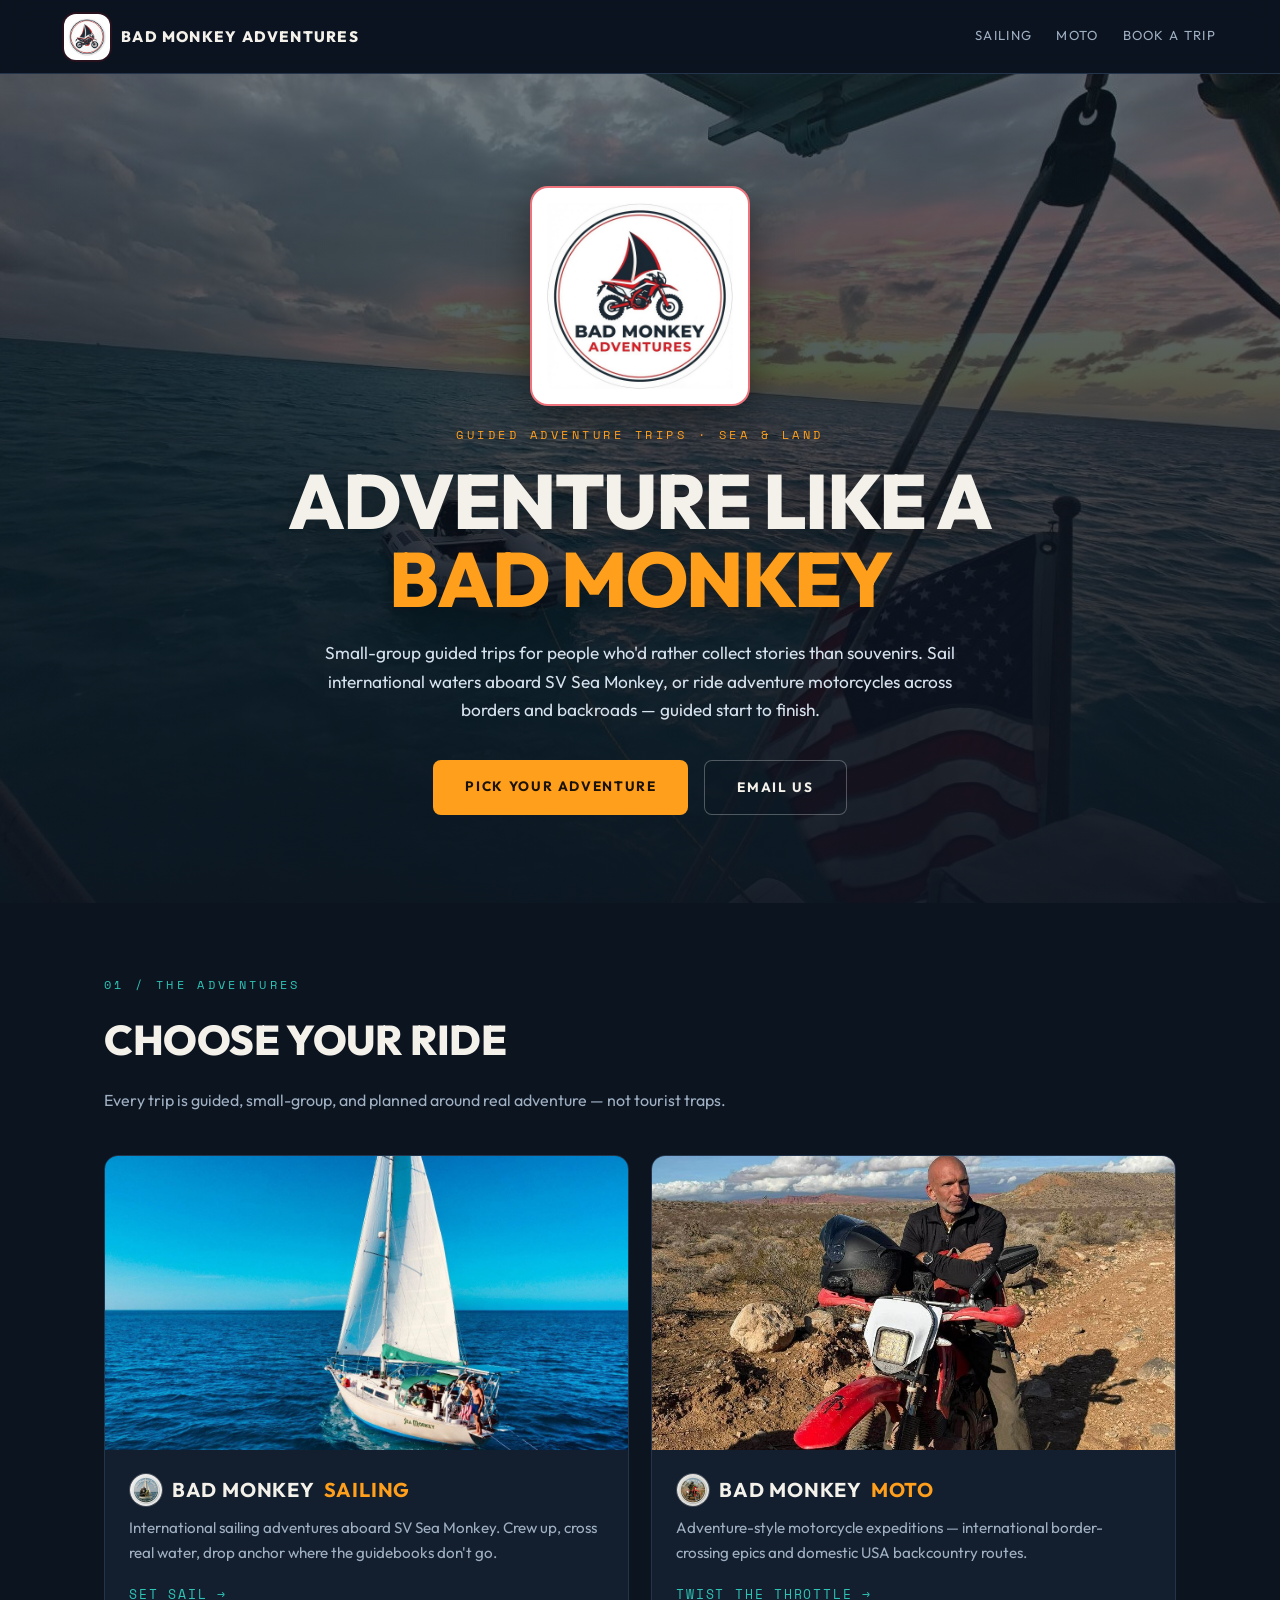
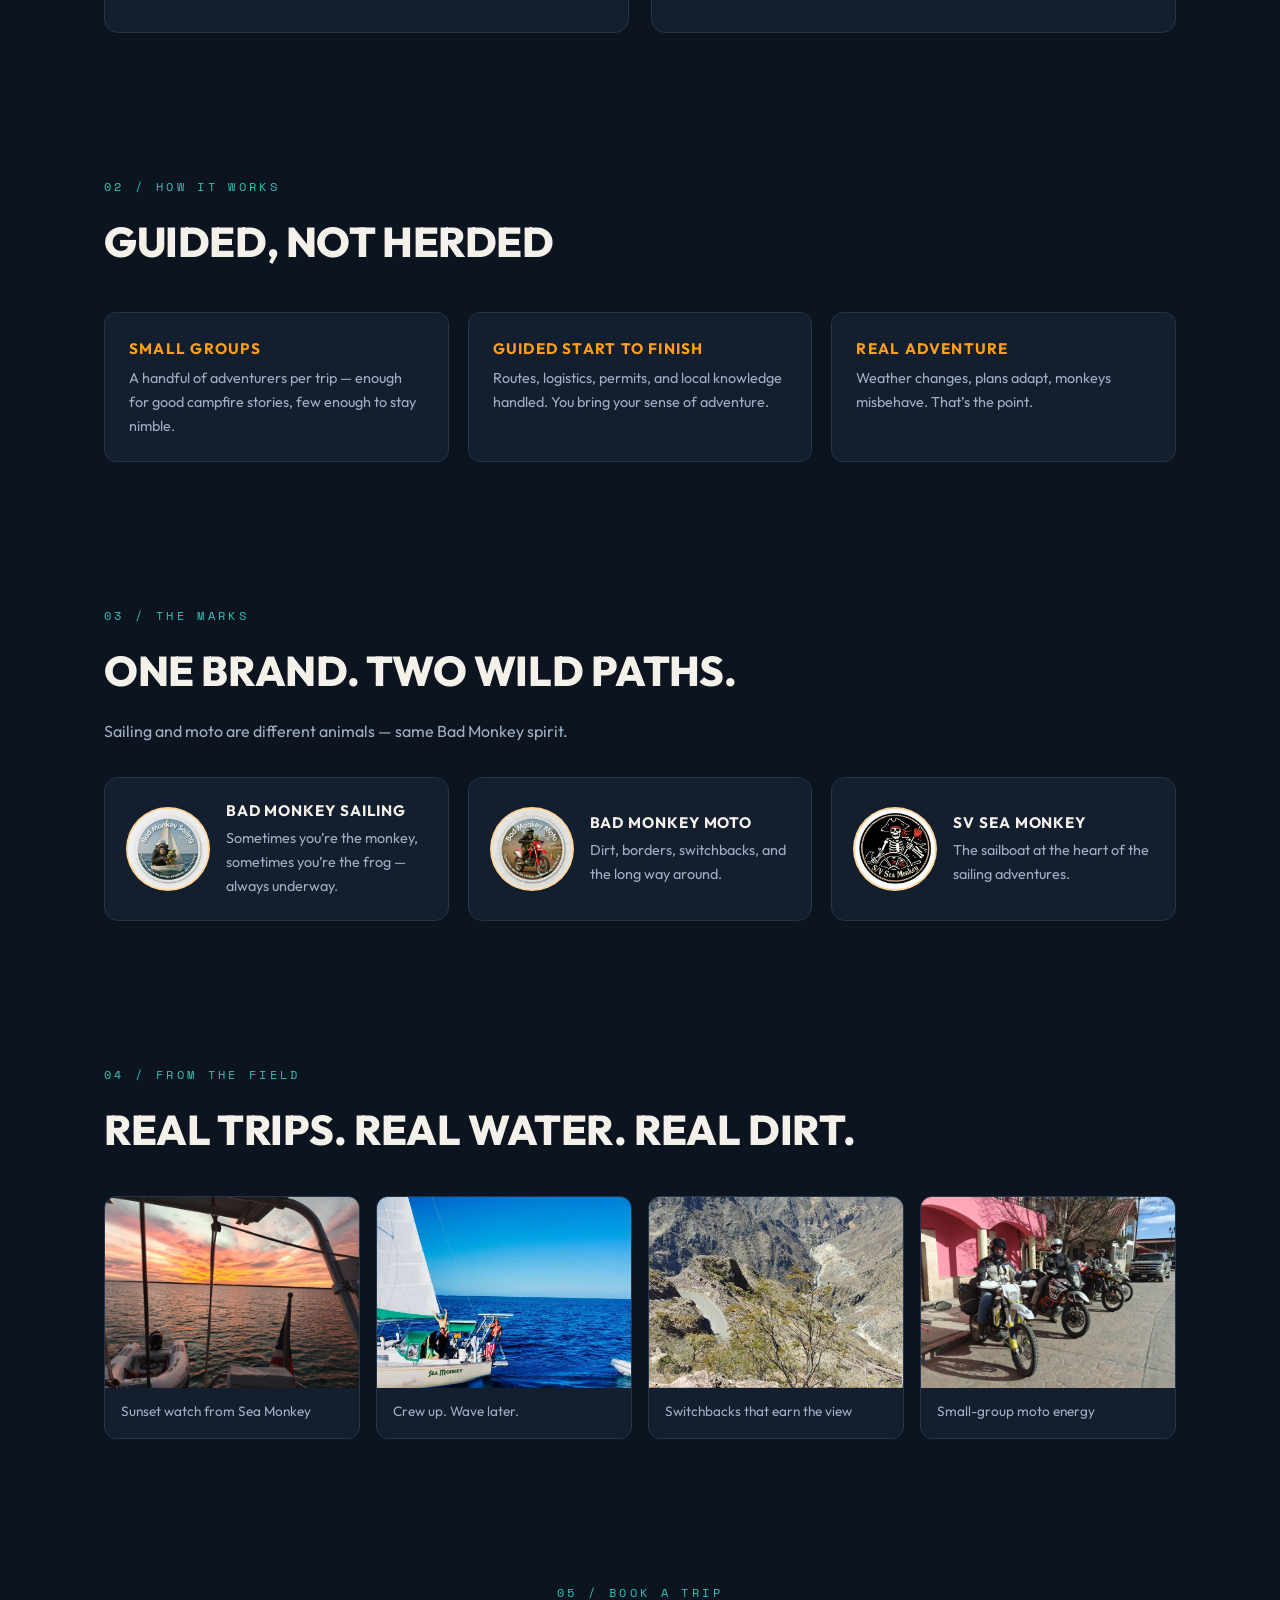
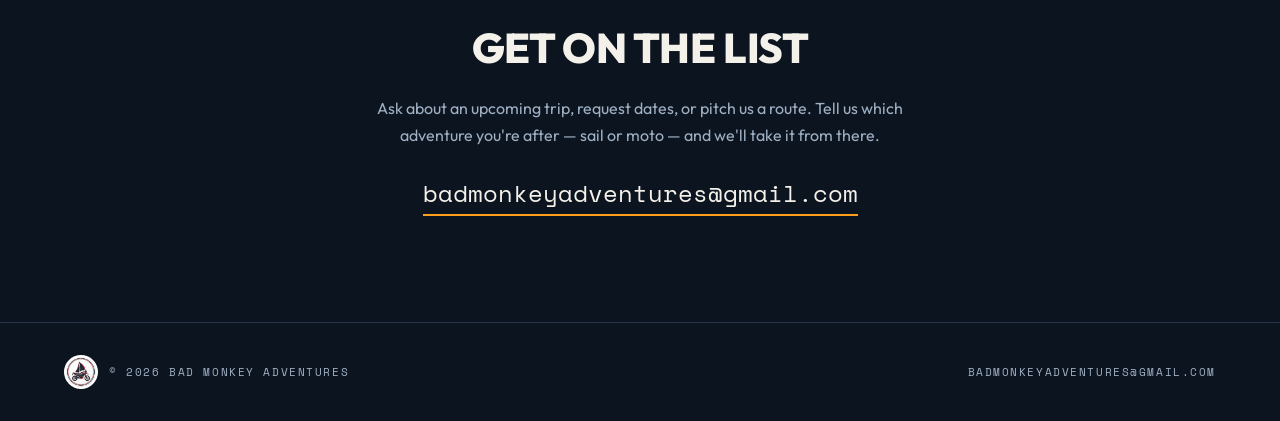
==== commit edf8a3b6: "Swap main brand to circular adventure dual-sport badges" ====
--- a/index.html
+++ b/index.html
@@ -5,7 +5,7 @@
 <meta name="viewport" content="width=device-width, initial-scale=1">
 <title>Bad Monkey Adventures — Guided Sailing & Motorcycle Trips</title>
 <meta name="description" content="Bad Monkey Adventures — guided international sailing and adventure motorcycle trips. Book at badmonkeyadventures@gmail.com">
-<link rel="icon" href="images/logos/bma-main-icon-favicon.png?v=adv1">
+<link rel="icon" href="images/logos/bma-main-icon-favicon.png?v=round1">
 <link rel="preconnect" href="https://fonts.googleapis.com">
 <link href="https://fonts.googleapis.com/css2?family=Outfit:wght@400;700;800&family=Space+Mono&display=swap" rel="stylesheet">
 <link rel="stylesheet" href="style.css">
@@ -13,7 +13,7 @@
 <body>
 <nav>
   <a class="logo" href="index.html">
-    <img class="brand-mark" src="images/logos/bma-main-icon.jpg?v=adv1" alt="Bad Monkey Adventures logo">
+    <img class="brand-mark" src="images/logos/bma-main-icon.jpg?v=round1" alt="Bad Monkey Adventures logo">
     Bad Monkey Adventures
   </a>
   <div class="links">
@@ -26,7 +26,7 @@
 <header class="hero">
   <div class="hero-media" style="background-image:url('images/sailing/hero-sunset-turquoise.jpg')"></div>
   <div class="hero-inner">
-    <img class="hero-logo" src="images/logos/bma-main-full.jpg?v=adv1" alt="Bad Monkey Adventures sticker">
+    <img class="hero-logo" src="images/logos/bma-main-full.jpg?v=round1" alt="Bad Monkey Adventures sticker">
     <div class="kicker">Guided Adventure Trips · Sea & Land</div>
     <h1>Adventure Like a<br><span class="accent">Bad Monkey</span></h1>
     <p>Small-group guided trips for people who'd rather collect stories than souvenirs. Sail international waters aboard SV Sea Monkey, or ride adventure motorcycles across borders and backroads — guided start to finish.</p>
@@ -126,7 +126,7 @@
 
 <footer>
   <div class="foot-brand">
-    <img src="images/logos/bma-main-icon.jpg?v=adv1" alt="">
+    <img src="images/logos/bma-main-icon.jpg?v=round1" alt="">
     <span>© 2026 Bad Monkey Adventures</span>
   </div>
   <span><a href="mailto:badmonkeyadventures@gmail.com">badmonkeyadventures@gmail.com</a></span>
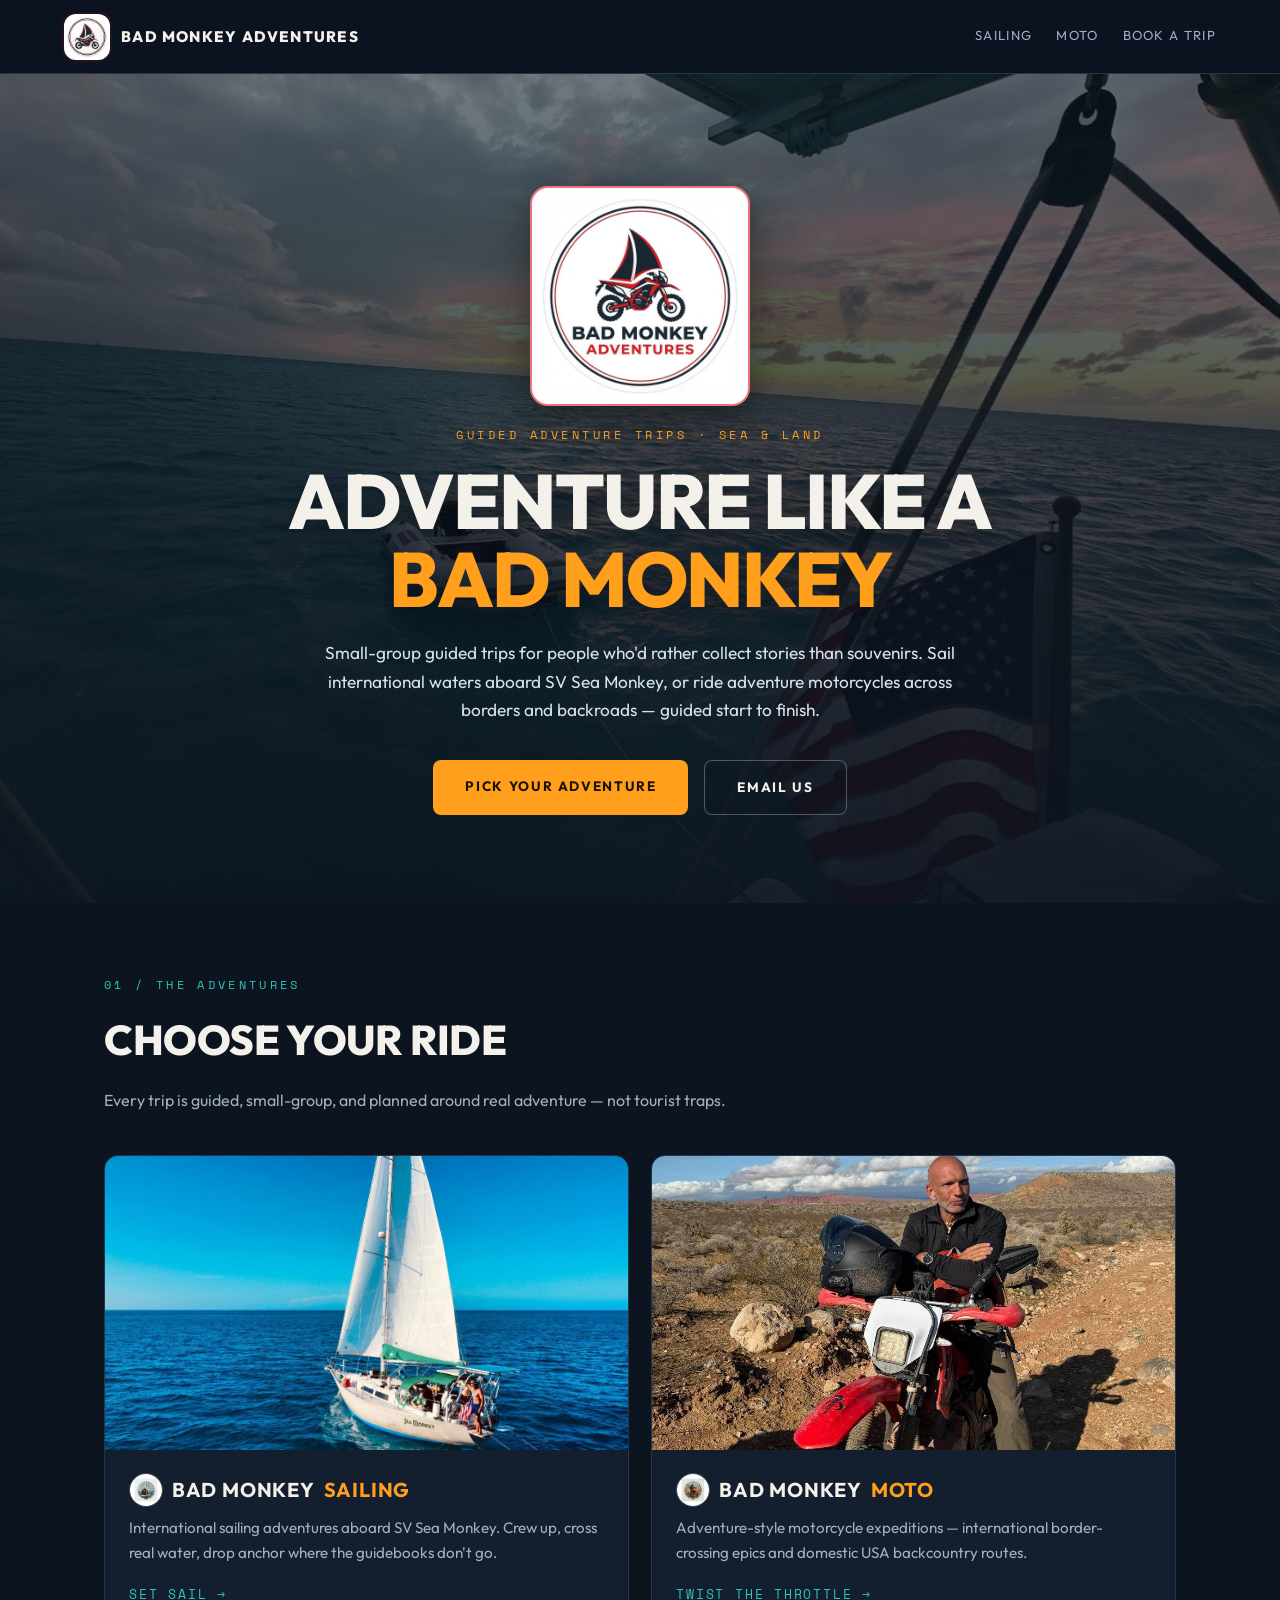
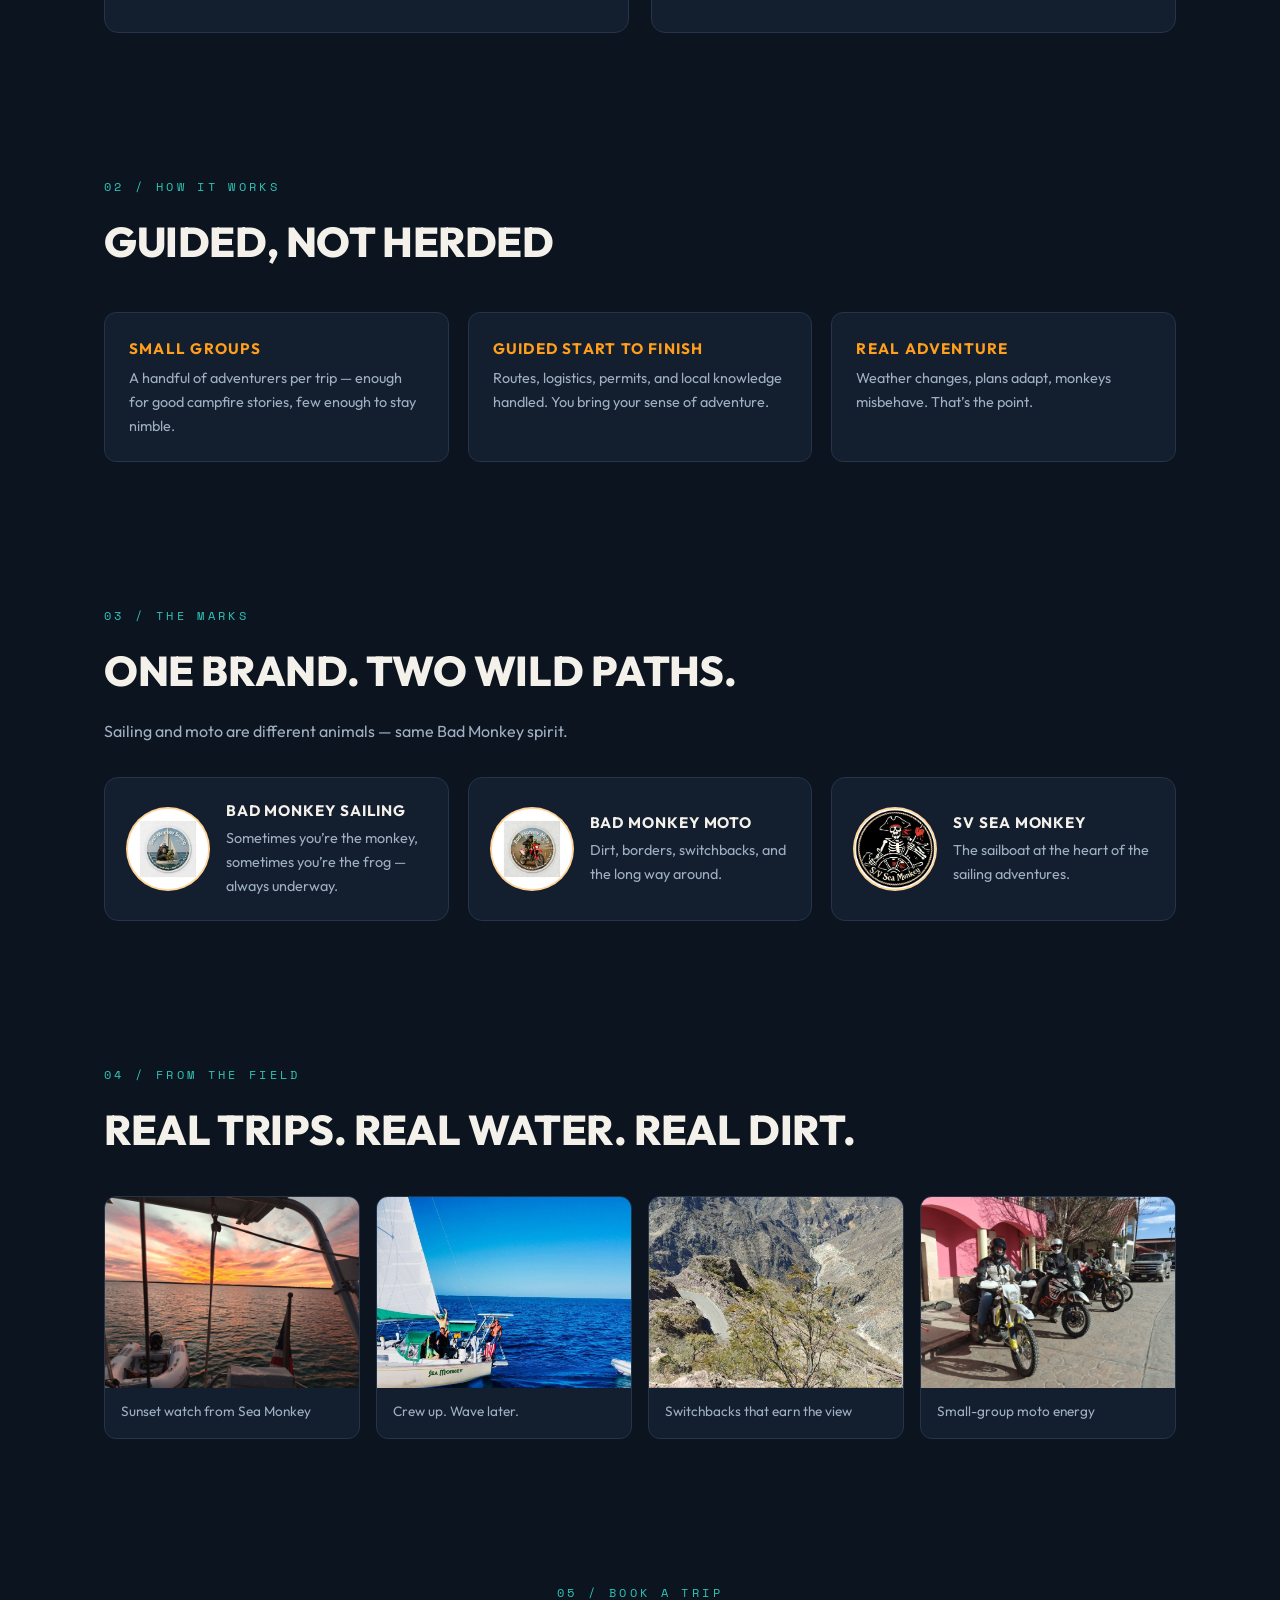
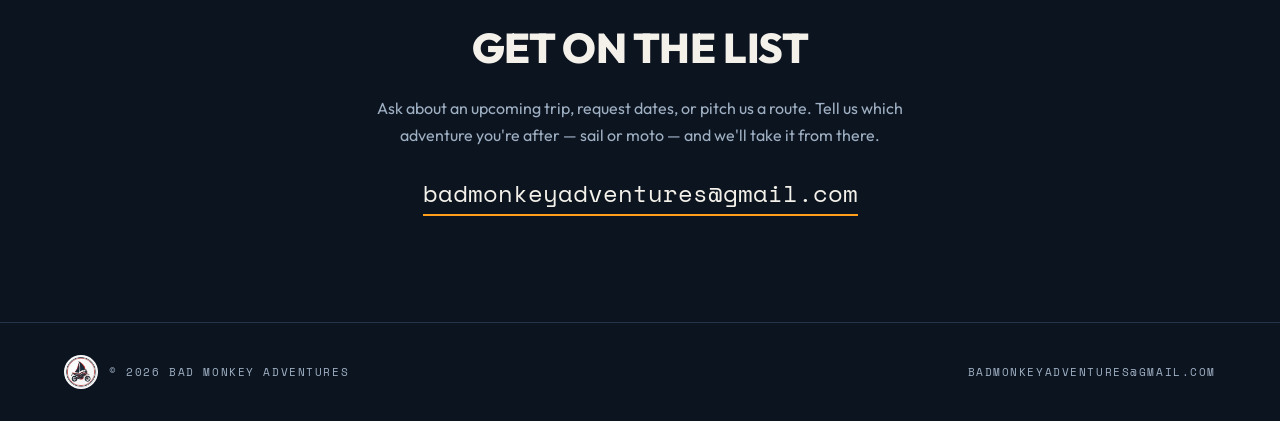
==== commit df54fe82: "Tight-crop circular logos to circle edge (sliver margin only)" ====
--- a/index.html
+++ b/index.html
@@ -5,7 +5,7 @@
 <meta name="viewport" content="width=device-width, initial-scale=1">
 <title>Bad Monkey Adventures — Guided Sailing & Motorcycle Trips</title>
 <meta name="description" content="Bad Monkey Adventures — guided international sailing and adventure motorcycle trips. Book at badmonkeyadventures@gmail.com">
-<link rel="icon" href="images/logos/bma-main-icon-favicon.png?v=round1">
+<link rel="icon" href="images/logos/bma-main-icon-favicon.png?v=round2">
 <link rel="preconnect" href="https://fonts.googleapis.com">
 <link href="https://fonts.googleapis.com/css2?family=Outfit:wght@400;700;800&family=Space+Mono&display=swap" rel="stylesheet">
 <link rel="stylesheet" href="style.css">
@@ -13,7 +13,7 @@
 <body>
 <nav>
   <a class="logo" href="index.html">
-    <img class="brand-mark" src="images/logos/bma-main-icon.jpg?v=round1" alt="Bad Monkey Adventures logo">
+    <img class="brand-mark" src="images/logos/bma-main-icon.jpg?v=round2" alt="Bad Monkey Adventures logo">
     Bad Monkey Adventures
   </a>
   <div class="links">
@@ -26,7 +26,7 @@
 <header class="hero">
   <div class="hero-media" style="background-image:url('images/sailing/hero-sunset-turquoise.jpg')"></div>
   <div class="hero-inner">
-    <img class="hero-logo" src="images/logos/bma-main-full.jpg?v=round1" alt="Bad Monkey Adventures sticker">
+    <img class="hero-logo" src="images/logos/bma-main-full.jpg?v=round2" alt="Bad Monkey Adventures sticker">
     <div class="kicker">Guided Adventure Trips · Sea & Land</div>
     <h1>Adventure Like a<br><span class="accent">Bad Monkey</span></h1>
     <p>Small-group guided trips for people who'd rather collect stories than souvenirs. Sail international waters aboard SV Sea Monkey, or ride adventure motorcycles across borders and backroads — guided start to finish.</p>
@@ -46,7 +46,7 @@
       <img class="art" src="images/sailing/under-sail-blue.jpg" alt="SV Sea Monkey under full sail">
       <div class="body">
         <h3>
-          <img src="images/logos/bad-monkey-sailing-sticker-logo.jpg" alt="">
+          <img src="images/logos/bad-monkey-sailing-sticker-logo.jpg?v=round2" alt="">
           Bad Monkey <span class="tag">Sailing</span>
         </h3>
         <p>International sailing adventures aboard SV Sea Monkey. Crew up, cross real water, drop anchor where the guidebooks don't go.</p>
@@ -57,7 +57,7 @@
       <img class="art" src="images/moto/hero-desert-trail.jpg" alt="Adventure motorcycle on desert trail">
       <div class="body">
         <h3>
-          <img src="images/logos/bad-monkey-moto-sticker-logo.jpg" alt="">
+          <img src="images/logos/bad-monkey-moto-sticker-logo.jpg?v=round2" alt="">
           Bad Monkey <span class="tag">Moto</span>
         </h3>
         <p>Adventure-style motorcycle expeditions — international border-crossing epics and domestic USA backcountry routes.</p>
@@ -83,21 +83,21 @@
   <p class="lead">Sailing and moto are different animals — same Bad Monkey spirit.</p>
   <div class="brand-strip">
     <div class="brand-card reveal">
-      <img src="images/logos/bad-monkey-sailing-sticker-logo.jpg" alt="Bad Monkey Sailing logo">
+      <img src="images/logos/bad-monkey-sailing-sticker-logo.jpg?v=round2" alt="Bad Monkey Sailing logo">
       <div>
         <h4>Bad Monkey Sailing</h4>
         <p>Sometimes you’re the monkey, sometimes you’re the frog — always underway.</p>
       </div>
     </div>
     <div class="brand-card reveal">
-      <img src="images/logos/bad-monkey-moto-sticker-logo.jpg" alt="Bad Monkey Moto logo">
+      <img src="images/logos/bad-monkey-moto-sticker-logo.jpg?v=round2" alt="Bad Monkey Moto logo">
       <div>
         <h4>Bad Monkey Moto</h4>
         <p>Dirt, borders, switchbacks, and the long way around.</p>
       </div>
     </div>
     <div class="brand-card reveal">
-      <img src="images/logos/sv-sea-monkey-pirate-skeleton-favorite-logo.jpg" alt="SV Sea Monkey logo">
+      <img src="images/logos/sv-sea-monkey-pirate-skeleton-favorite-logo.jpg?v=round2" alt="SV Sea Monkey logo">
       <div>
         <h4>SV Sea Monkey</h4>
         <p>The sailboat at the heart of the sailing adventures.</p>
@@ -126,7 +126,7 @@
 
 <footer>
   <div class="foot-brand">
-    <img src="images/logos/bma-main-icon.jpg?v=round1" alt="">
+    <img src="images/logos/bma-main-icon.jpg?v=round2" alt="">
     <span>© 2026 Bad Monkey Adventures</span>
   </div>
   <span><a href="mailto:badmonkeyadventures@gmail.com">badmonkeyadventures@gmail.com</a></span>
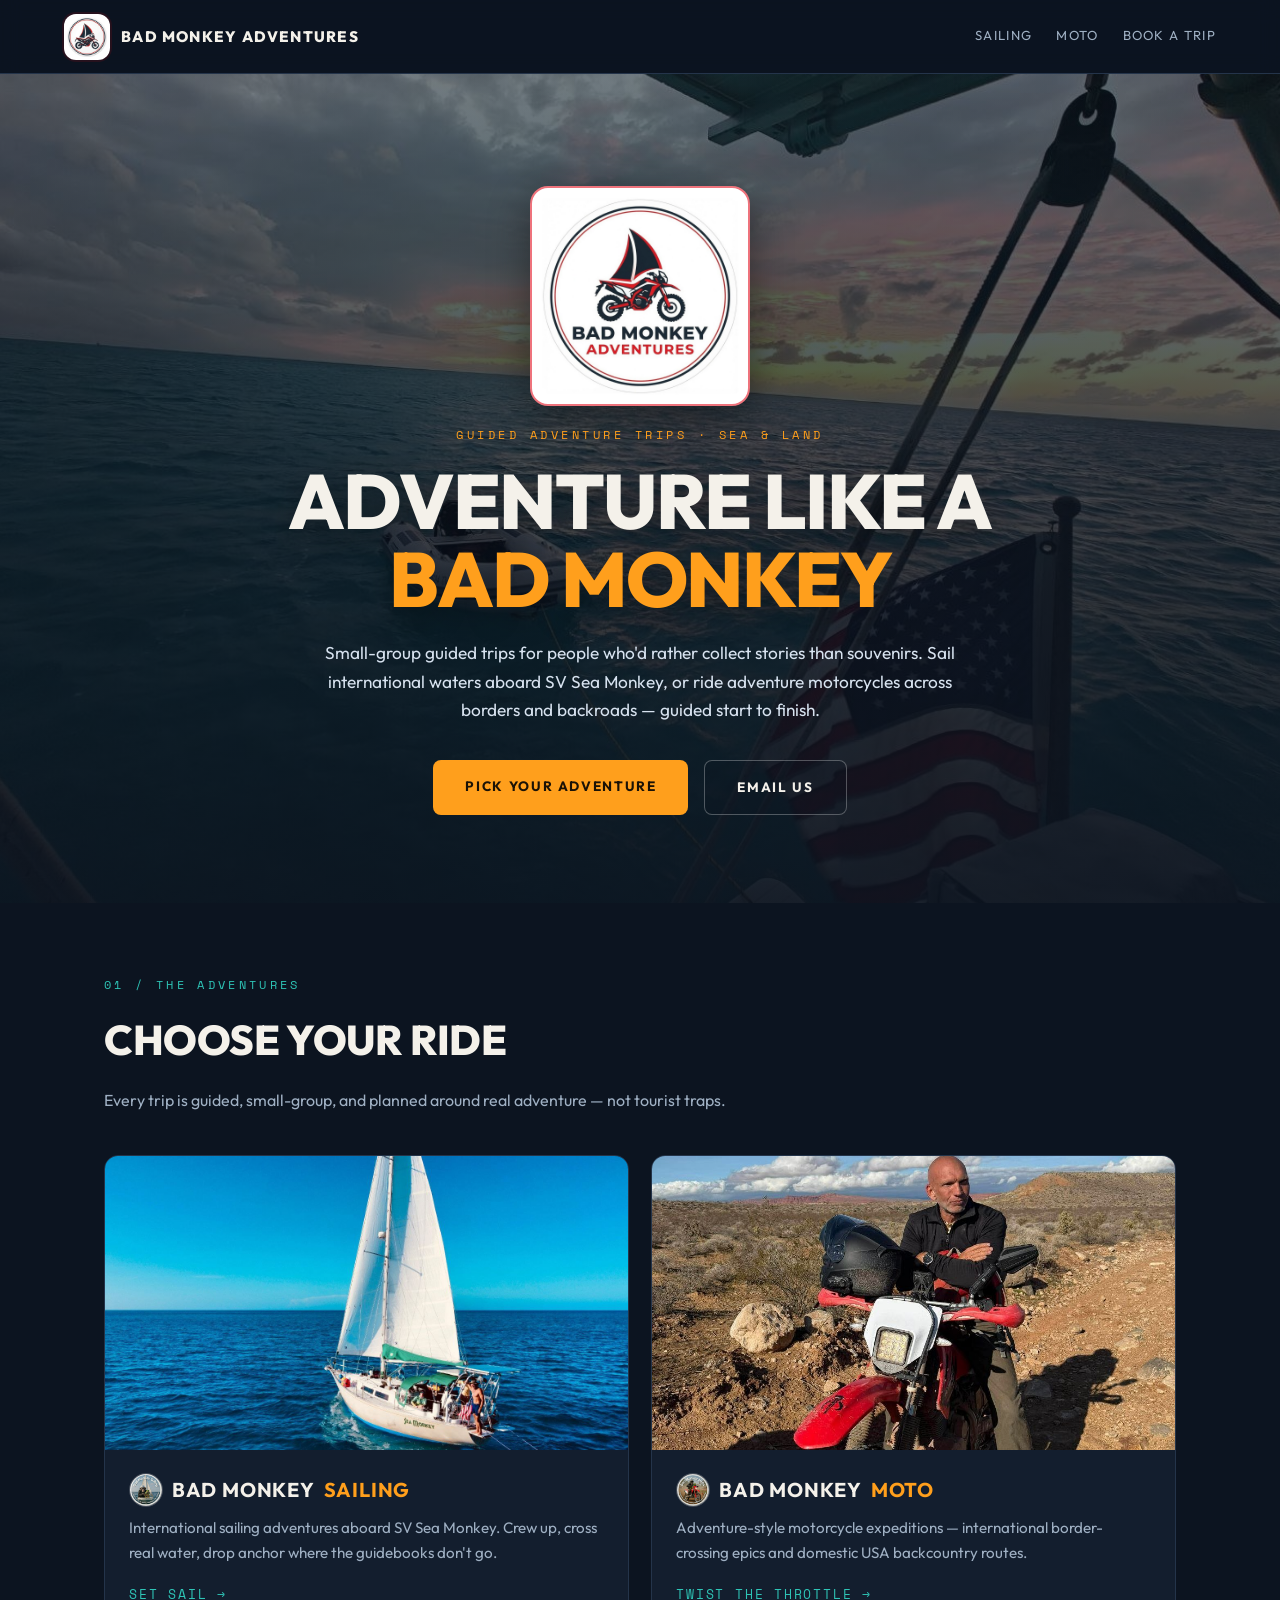
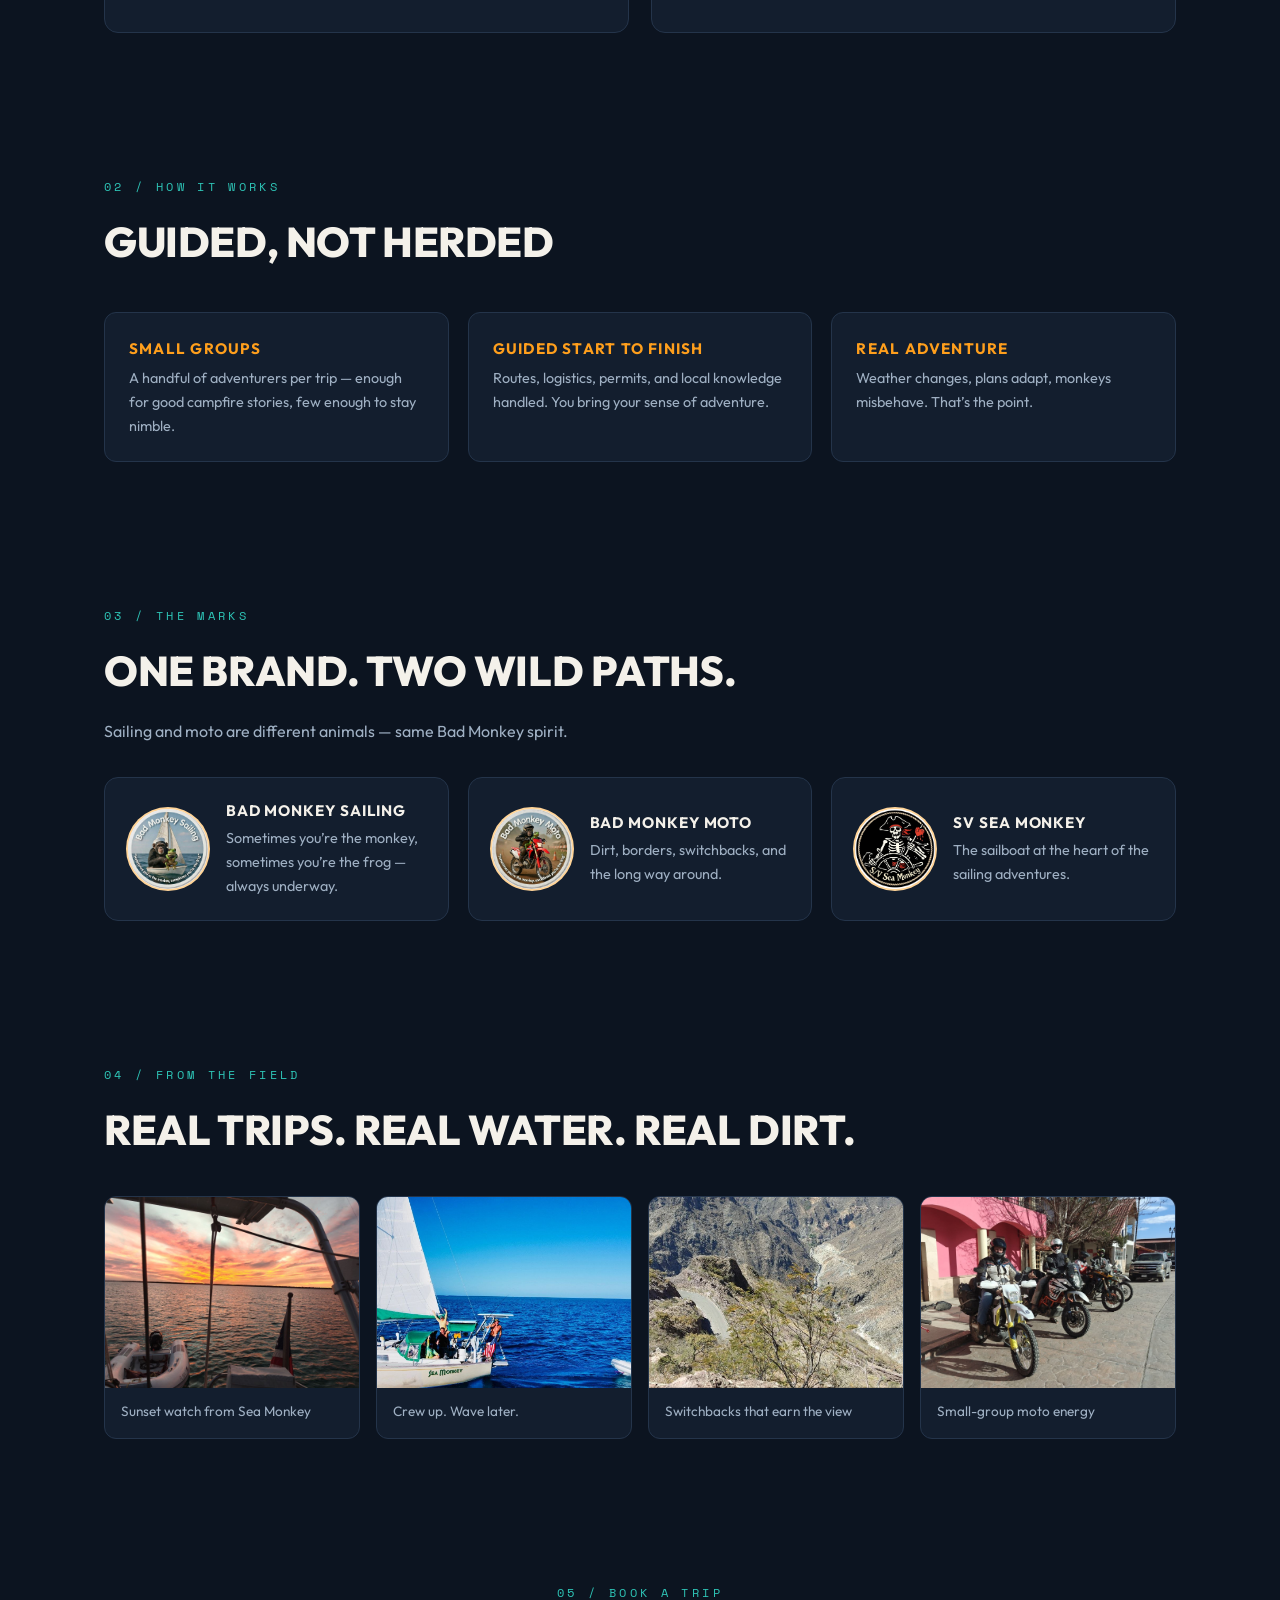
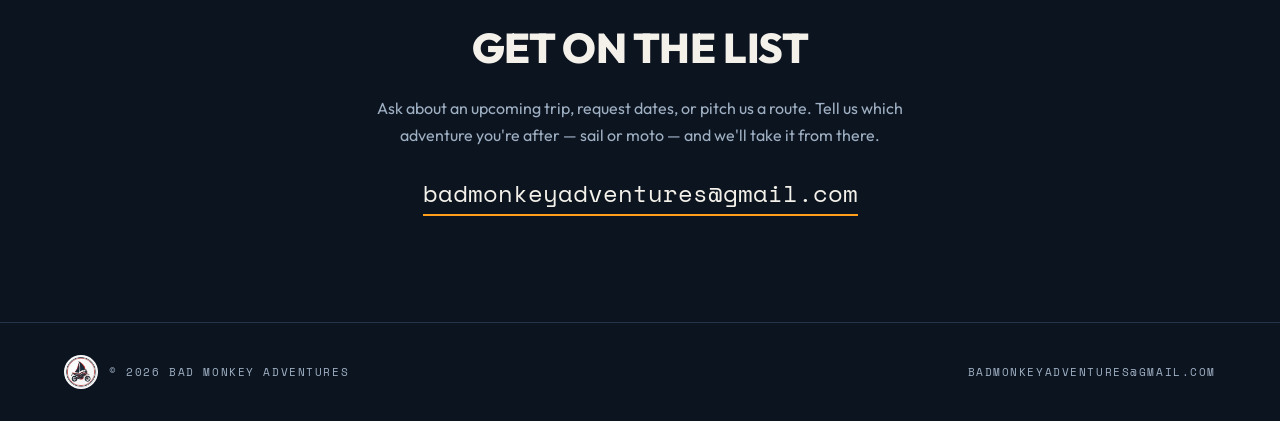
==== commit fcbf8664: "Retighten Sailing and Moto circular logos to sliver margin" ====
--- a/index.html
+++ b/index.html
@@ -5,7 +5,7 @@
 <meta name="viewport" content="width=device-width, initial-scale=1">
 <title>Bad Monkey Adventures — Guided Sailing & Motorcycle Trips</title>
 <meta name="description" content="Bad Monkey Adventures — guided international sailing and adventure motorcycle trips. Book at badmonkeyadventures@gmail.com">
-<link rel="icon" href="images/logos/bma-main-icon-favicon.png?v=round2">
+<link rel="icon" href="images/logos/bma-main-icon-favicon.png?v=round3">
 <link rel="preconnect" href="https://fonts.googleapis.com">
 <link href="https://fonts.googleapis.com/css2?family=Outfit:wght@400;700;800&family=Space+Mono&display=swap" rel="stylesheet">
 <link rel="stylesheet" href="style.css">
@@ -13,7 +13,7 @@
 <body>
 <nav>
   <a class="logo" href="index.html">
-    <img class="brand-mark" src="images/logos/bma-main-icon.jpg?v=round2" alt="Bad Monkey Adventures logo">
+    <img class="brand-mark" src="images/logos/bma-main-icon.jpg?v=round3" alt="Bad Monkey Adventures logo">
     Bad Monkey Adventures
   </a>
   <div class="links">
@@ -26,7 +26,7 @@
 <header class="hero">
   <div class="hero-media" style="background-image:url('images/sailing/hero-sunset-turquoise.jpg')"></div>
   <div class="hero-inner">
-    <img class="hero-logo" src="images/logos/bma-main-full.jpg?v=round2" alt="Bad Monkey Adventures sticker">
+    <img class="hero-logo" src="images/logos/bma-main-full.jpg?v=round3" alt="Bad Monkey Adventures sticker">
     <div class="kicker">Guided Adventure Trips · Sea & Land</div>
     <h1>Adventure Like a<br><span class="accent">Bad Monkey</span></h1>
     <p>Small-group guided trips for people who'd rather collect stories than souvenirs. Sail international waters aboard SV Sea Monkey, or ride adventure motorcycles across borders and backroads — guided start to finish.</p>
@@ -46,7 +46,7 @@
       <img class="art" src="images/sailing/under-sail-blue.jpg" alt="SV Sea Monkey under full sail">
       <div class="body">
         <h3>
-          <img src="images/logos/bad-monkey-sailing-sticker-logo.jpg?v=round2" alt="">
+          <img src="images/logos/bad-monkey-sailing-sticker-logo.jpg?v=round3" alt="">
           Bad Monkey <span class="tag">Sailing</span>
         </h3>
         <p>International sailing adventures aboard SV Sea Monkey. Crew up, cross real water, drop anchor where the guidebooks don't go.</p>
@@ -57,7 +57,7 @@
       <img class="art" src="images/moto/hero-desert-trail.jpg" alt="Adventure motorcycle on desert trail">
       <div class="body">
         <h3>
-          <img src="images/logos/bad-monkey-moto-sticker-logo.jpg?v=round2" alt="">
+          <img src="images/logos/bad-monkey-moto-sticker-logo.jpg?v=round3" alt="">
           Bad Monkey <span class="tag">Moto</span>
         </h3>
         <p>Adventure-style motorcycle expeditions — international border-crossing epics and domestic USA backcountry routes.</p>
@@ -83,21 +83,21 @@
   <p class="lead">Sailing and moto are different animals — same Bad Monkey spirit.</p>
   <div class="brand-strip">
     <div class="brand-card reveal">
-      <img src="images/logos/bad-monkey-sailing-sticker-logo.jpg?v=round2" alt="Bad Monkey Sailing logo">
+      <img src="images/logos/bad-monkey-sailing-sticker-logo.jpg?v=round3" alt="Bad Monkey Sailing logo">
       <div>
         <h4>Bad Monkey Sailing</h4>
         <p>Sometimes you’re the monkey, sometimes you’re the frog — always underway.</p>
       </div>
     </div>
     <div class="brand-card reveal">
-      <img src="images/logos/bad-monkey-moto-sticker-logo.jpg?v=round2" alt="Bad Monkey Moto logo">
+      <img src="images/logos/bad-monkey-moto-sticker-logo.jpg?v=round3" alt="Bad Monkey Moto logo">
       <div>
         <h4>Bad Monkey Moto</h4>
         <p>Dirt, borders, switchbacks, and the long way around.</p>
       </div>
     </div>
     <div class="brand-card reveal">
-      <img src="images/logos/sv-sea-monkey-pirate-skeleton-favorite-logo.jpg?v=round2" alt="SV Sea Monkey logo">
+      <img src="images/logos/sv-sea-monkey-pirate-skeleton-favorite-logo.jpg?v=round3" alt="SV Sea Monkey logo">
       <div>
         <h4>SV Sea Monkey</h4>
         <p>The sailboat at the heart of the sailing adventures.</p>
@@ -126,7 +126,7 @@
 
 <footer>
   <div class="foot-brand">
-    <img src="images/logos/bma-main-icon.jpg?v=round2" alt="">
+    <img src="images/logos/bma-main-icon.jpg?v=round3" alt="">
     <span>© 2026 Bad Monkey Adventures</span>
   </div>
   <span><a href="mailto:badmonkeyadventures@gmail.com">badmonkeyadventures@gmail.com</a></span>
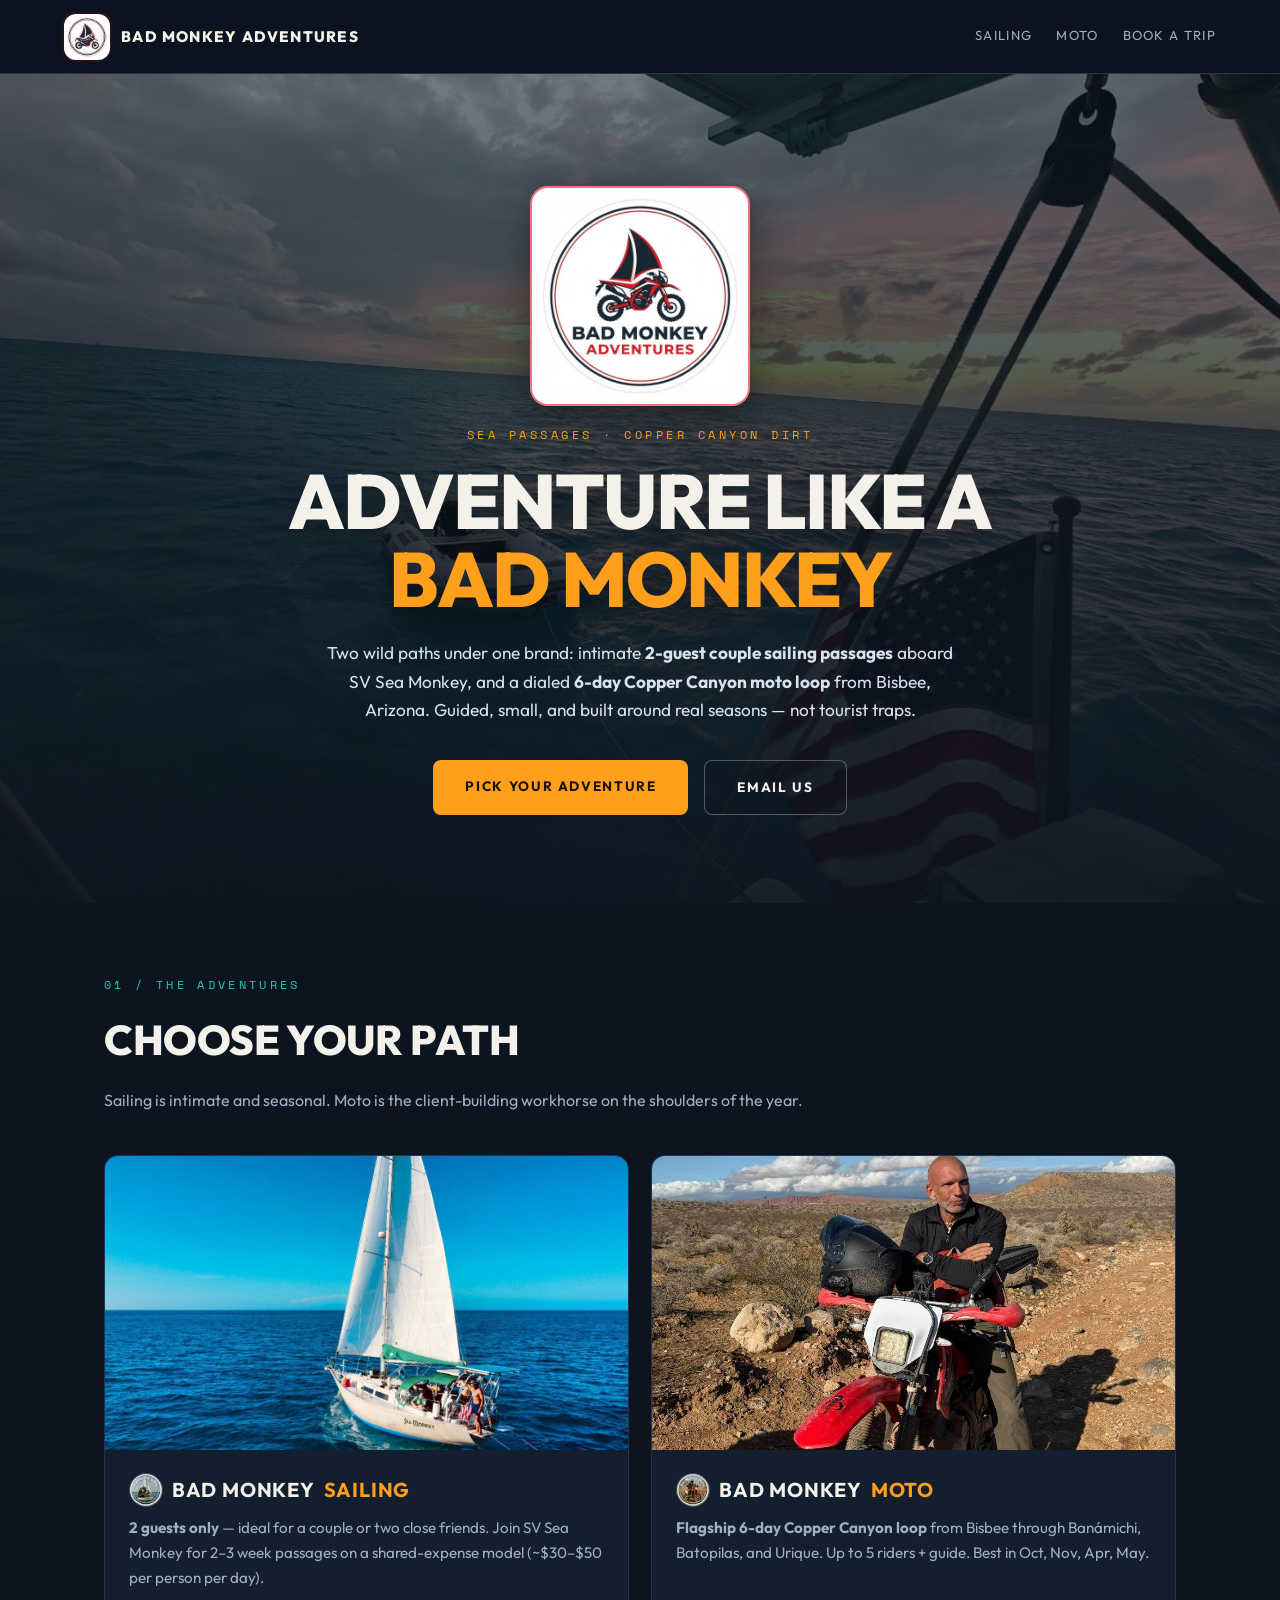
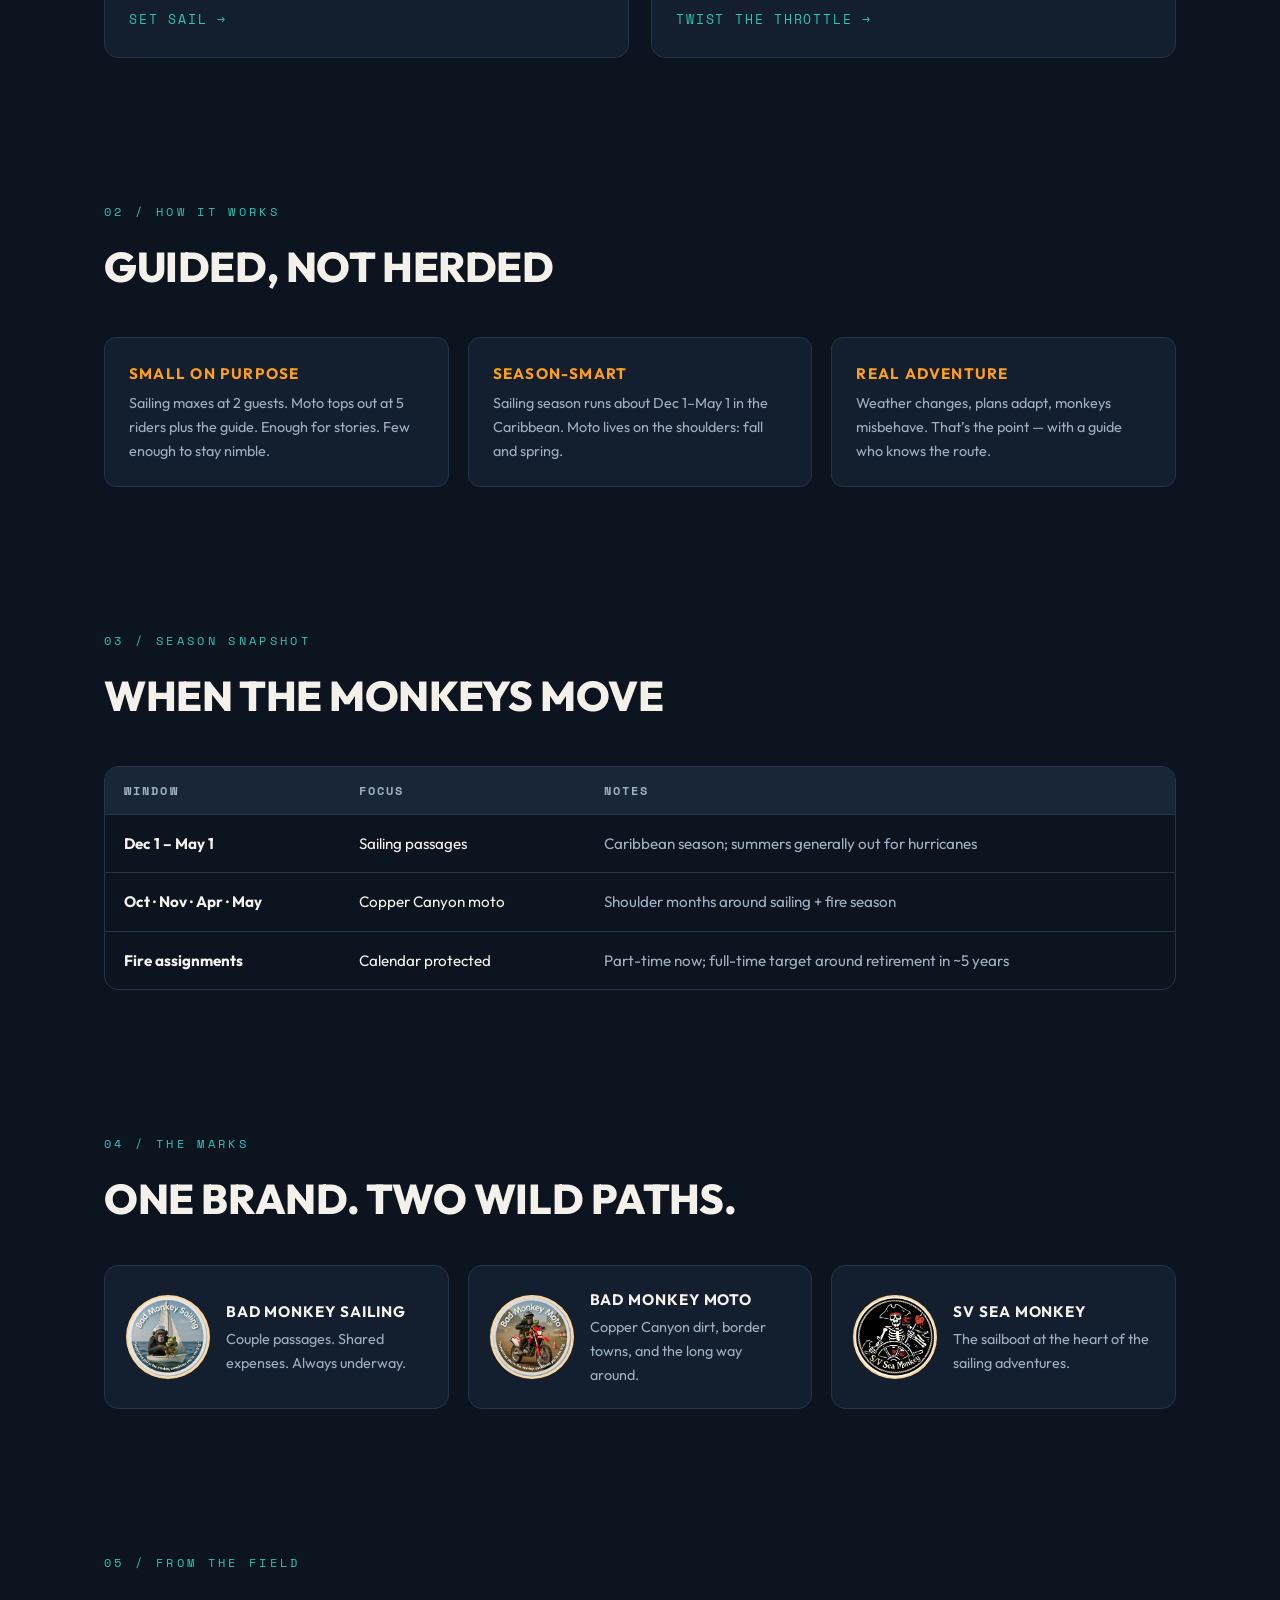
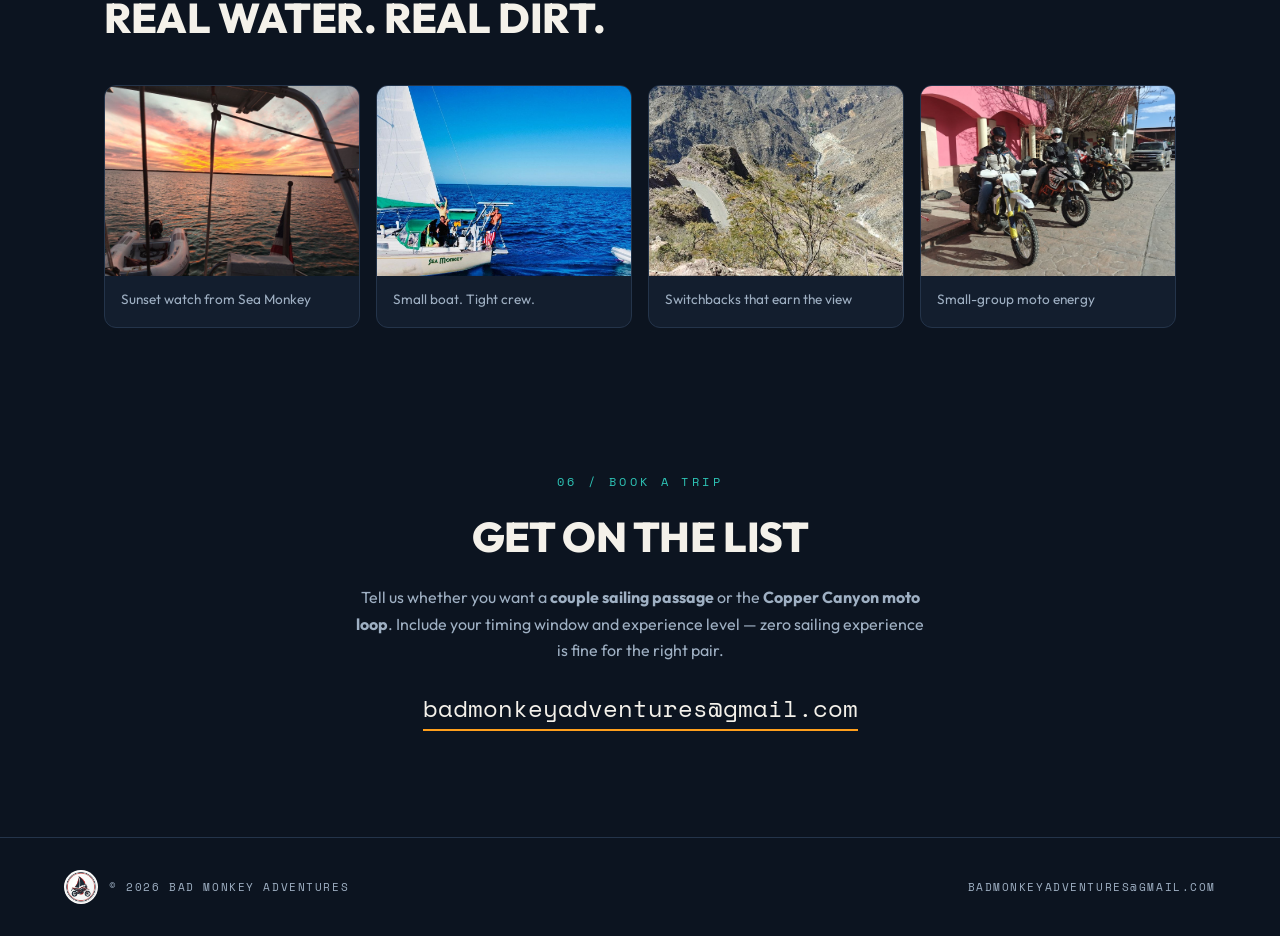
==== commit a1149289: "Align site with real sailing couple passages and Copper Canyon moto flagship" ====
--- a/index.html
+++ b/index.html
@@ -3,9 +3,9 @@
 <head>
 <meta charset="utf-8">
 <meta name="viewport" content="width=device-width, initial-scale=1">
-<title>Bad Monkey Adventures — Guided Sailing & Motorcycle Trips</title>
-<meta name="description" content="Bad Monkey Adventures — guided international sailing and adventure motorcycle trips. Book at badmonkeyadventures@gmail.com">
-<link rel="icon" href="images/logos/bma-main-icon-favicon.png?v=round3">
+<title>Bad Monkey Adventures — Couple Sailing Passages & Copper Canyon Moto Trips</title>
+<meta name="description" content="Bad Monkey Adventures: 2-guest couple sailing passages aboard SV Sea Monkey (shared-expense) and 6-day Copper Canyon motorcycle trips from Bisbee. badmonkeyadventures@gmail.com">
+<link rel="icon" href="images/logos/bma-main-icon-favicon.png?v=ops1">
 <link rel="preconnect" href="https://fonts.googleapis.com">
 <link href="https://fonts.googleapis.com/css2?family=Outfit:wght@400;700;800&family=Space+Mono&display=swap" rel="stylesheet">
 <link rel="stylesheet" href="style.css">
@@ -13,7 +13,7 @@
 <body>
 <nav>
   <a class="logo" href="index.html">
-    <img class="brand-mark" src="images/logos/bma-main-icon.jpg?v=round3" alt="Bad Monkey Adventures logo">
+    <img class="brand-mark" src="images/logos/bma-main-icon.jpg?v=ops1" alt="Bad Monkey Adventures logo">
     Bad Monkey Adventures
   </a>
   <div class="links">
@@ -26,10 +26,10 @@
 <header class="hero">
   <div class="hero-media" style="background-image:url('images/sailing/hero-sunset-turquoise.jpg')"></div>
   <div class="hero-inner">
-    <img class="hero-logo" src="images/logos/bma-main-full.jpg?v=round3" alt="Bad Monkey Adventures sticker">
-    <div class="kicker">Guided Adventure Trips · Sea & Land</div>
+    <img class="hero-logo" src="images/logos/bma-main-full.jpg?v=ops1" alt="Bad Monkey Adventures sticker">
+    <div class="kicker">Sea Passages · Copper Canyon Dirt</div>
     <h1>Adventure Like a<br><span class="accent">Bad Monkey</span></h1>
-    <p>Small-group guided trips for people who'd rather collect stories than souvenirs. Sail international waters aboard SV Sea Monkey, or ride adventure motorcycles across borders and backroads — guided start to finish.</p>
+    <p>Two wild paths under one brand: intimate <strong>2-guest couple sailing passages</strong> aboard SV Sea Monkey, and a dialed <strong>6-day Copper Canyon moto loop</strong> from Bisbee, Arizona. Guided, small, and built around real seasons — not tourist traps.</p>
     <div class="cta-row">
       <a class="btn btn-sun" href="#adventures">Pick Your Adventure</a>
       <a class="btn btn-ghost" href="mailto:badmonkeyadventures@gmail.com?subject=Trip%20Inquiry">Email Us</a>
@@ -39,17 +39,17 @@
 
 <section id="adventures">
   <div class="sec-label">01 / The Adventures</div>
-  <h2>Choose Your Ride</h2>
-  <p class="lead">Every trip is guided, small-group, and planned around real adventure — not tourist traps.</p>
+  <h2>Choose Your Path</h2>
+  <p class="lead">Sailing is intimate and seasonal. Moto is the client-building workhorse on the shoulders of the year.</p>
   <div class="adventures">
     <a class="adv reveal" href="sailing.html">
       <img class="art" src="images/sailing/under-sail-blue.jpg" alt="SV Sea Monkey under full sail">
       <div class="body">
         <h3>
-          <img src="images/logos/bad-monkey-sailing-sticker-logo.jpg?v=round3" alt="">
+          <img src="images/logos/bad-monkey-sailing-sticker-logo.jpg?v=ops1" alt="">
           Bad Monkey <span class="tag">Sailing</span>
         </h3>
-        <p>International sailing adventures aboard SV Sea Monkey. Crew up, cross real water, drop anchor where the guidebooks don't go.</p>
+        <p><strong>2 guests only</strong> — ideal for a couple or two close friends. Join SV Sea Monkey for 2–3 week passages on a shared-expense model (~$30–$50 per person per day).</p>
         <span class="go">Set Sail →</span>
       </div>
     </a>
@@ -57,10 +57,10 @@
       <img class="art" src="images/moto/hero-desert-trail.jpg" alt="Adventure motorcycle on desert trail">
       <div class="body">
         <h3>
-          <img src="images/logos/bad-monkey-moto-sticker-logo.jpg?v=round3" alt="">
+          <img src="images/logos/bad-monkey-moto-sticker-logo.jpg?v=ops1" alt="">
           Bad Monkey <span class="tag">Moto</span>
         </h3>
-        <p>Adventure-style motorcycle expeditions — international border-crossing epics and domestic USA backcountry routes.</p>
+        <p><strong>Flagship 6-day Copper Canyon loop</strong> from Bisbee through Banámichi, Batopilas, and Urique. Up to 5 riders + guide. Best in Oct, Nov, Apr, May.</p>
         <span class="go">Twist the Throttle →</span>
       </div>
     </a>
@@ -71,33 +71,47 @@
   <div class="sec-label">02 / How It Works</div>
   <h2>Guided, Not Herded</h2>
   <div class="features">
-    <div class="feat reveal"><h4>Small Groups</h4><p>A handful of adventurers per trip — enough for good campfire stories, few enough to stay nimble.</p></div>
-    <div class="feat reveal"><h4>Guided Start to Finish</h4><p>Routes, logistics, permits, and local knowledge handled. You bring your sense of adventure.</p></div>
-    <div class="feat reveal"><h4>Real Adventure</h4><p>Weather changes, plans adapt, monkeys misbehave. That’s the point.</p></div>
+    <div class="feat reveal"><h4>Small On Purpose</h4><p>Sailing maxes at 2 guests. Moto tops out at 5 riders plus the guide. Enough for stories. Few enough to stay nimble.</p></div>
+    <div class="feat reveal"><h4>Season-Smart</h4><p>Sailing season runs about Dec 1–May 1 in the Caribbean. Moto lives on the shoulders: fall and spring.</p></div>
+    <div class="feat reveal"><h4>Real Adventure</h4><p>Weather changes, plans adapt, monkeys misbehave. That’s the point — with a guide who knows the route.</p></div>
   </div>
 </section>
 
 <section>
-  <div class="sec-label">03 / The Marks</div>
+  <div class="sec-label">03 / Season Snapshot</div>
+  <h2>When The Monkeys Move</h2>
+  <div class="trips reveal">
+    <table>
+      <thead><tr><th>Window</th><th>Focus</th><th>Notes</th></tr></thead>
+      <tbody>
+        <tr><td><strong>Dec 1 – May 1</strong></td><td>Sailing passages</td><td class="muted">Caribbean season; summers generally out for hurricanes</td></tr>
+        <tr><td><strong>Oct · Nov · Apr · May</strong></td><td>Copper Canyon moto</td><td class="muted">Shoulder months around sailing + fire season</td></tr>
+        <tr><td><strong>Fire assignments</strong></td><td>Calendar protected</td><td class="muted">Part-time now; full-time target around retirement in ~5 years</td></tr>
+      </tbody>
+    </table>
+  </div>
+</section>
+
+<section>
+  <div class="sec-label">04 / The Marks</div>
   <h2>One Brand. Two Wild Paths.</h2>
-  <p class="lead">Sailing and moto are different animals — same Bad Monkey spirit.</p>
   <div class="brand-strip">
     <div class="brand-card reveal">
-      <img src="images/logos/bad-monkey-sailing-sticker-logo.jpg?v=round3" alt="Bad Monkey Sailing logo">
+      <img src="images/logos/bad-monkey-sailing-sticker-logo.jpg?v=ops1" alt="Bad Monkey Sailing logo">
       <div>
         <h4>Bad Monkey Sailing</h4>
-        <p>Sometimes you’re the monkey, sometimes you’re the frog — always underway.</p>
+        <p>Couple passages. Shared expenses. Always underway.</p>
       </div>
     </div>
     <div class="brand-card reveal">
-      <img src="images/logos/bad-monkey-moto-sticker-logo.jpg?v=round3" alt="Bad Monkey Moto logo">
+      <img src="images/logos/bad-monkey-moto-sticker-logo.jpg?v=ops1" alt="Bad Monkey Moto logo">
       <div>
         <h4>Bad Monkey Moto</h4>
-        <p>Dirt, borders, switchbacks, and the long way around.</p>
+        <p>Copper Canyon dirt, border towns, and the long way around.</p>
       </div>
     </div>
     <div class="brand-card reveal">
-      <img src="images/logos/sv-sea-monkey-pirate-skeleton-favorite-logo.jpg?v=round3" alt="SV Sea Monkey logo">
+      <img src="images/logos/sv-sea-monkey-pirate-skeleton-favorite-logo.jpg?v=ops1" alt="SV Sea Monkey logo">
       <div>
         <h4>SV Sea Monkey</h4>
         <p>The sailboat at the heart of the sailing adventures.</p>
@@ -107,26 +121,26 @@
 </section>
 
 <section>
-  <div class="sec-label">04 / From the Field</div>
-  <h2>Real Trips. Real Water. Real Dirt.</h2>
+  <div class="sec-label">05 / From the Field</div>
+  <h2>Real Water. Real Dirt.</h2>
   <div class="gallery">
     <figure class="reveal"><img src="images/sailing/sunset-pink-gold.jpg" alt="Sunset from the sailboat"><figcaption>Sunset watch from Sea Monkey</figcaption></figure>
-    <figure class="reveal"><img src="images/sailing/crew-waving.jpg" alt="Crew waving from Sea Monkey"><figcaption>Crew up. Wave later.</figcaption></figure>
+    <figure class="reveal"><img src="images/sailing/crew-waving.jpg" alt="Crew waving from Sea Monkey"><figcaption>Small boat. Tight crew.</figcaption></figure>
     <figure class="reveal"><img src="images/moto/canyon-switchback.jpg" alt="Canyon switchback overlook"><figcaption>Switchbacks that earn the view</figcaption></figure>
     <figure class="reveal"><img src="images/moto/pink-lineup.jpg" alt="Adventure riders lined up in town"><figcaption>Small-group moto energy</figcaption></figure>
   </div>
 </section>
 
 <section id="contact" class="contact">
-  <div class="sec-label" style="text-align:center">05 / Book a Trip</div>
+  <div class="sec-label" style="text-align:center">06 / Book a Trip</div>
   <h2>Get On The List</h2>
-  <p>Ask about an upcoming trip, request dates, or pitch us a route. Tell us which adventure you're after — sail or moto — and we'll take it from there.</p>
+  <p>Tell us whether you want a <strong>couple sailing passage</strong> or the <strong>Copper Canyon moto loop</strong>. Include your timing window and experience level — zero sailing experience is fine for the right pair.</p>
   <p style="margin-top:1.6rem"><a class="email" href="mailto:badmonkeyadventures@gmail.com?subject=Bad%20Monkey%20Trip%20Inquiry">badmonkeyadventures@gmail.com</a></p>
 </section>
 
 <footer>
   <div class="foot-brand">
-    <img src="images/logos/bma-main-icon.jpg?v=round3" alt="">
+    <img src="images/logos/bma-main-icon.jpg?v=ops1" alt="">
     <span>© 2026 Bad Monkey Adventures</span>
   </div>
   <span><a href="mailto:badmonkeyadventures@gmail.com">badmonkeyadventures@gmail.com</a></span>
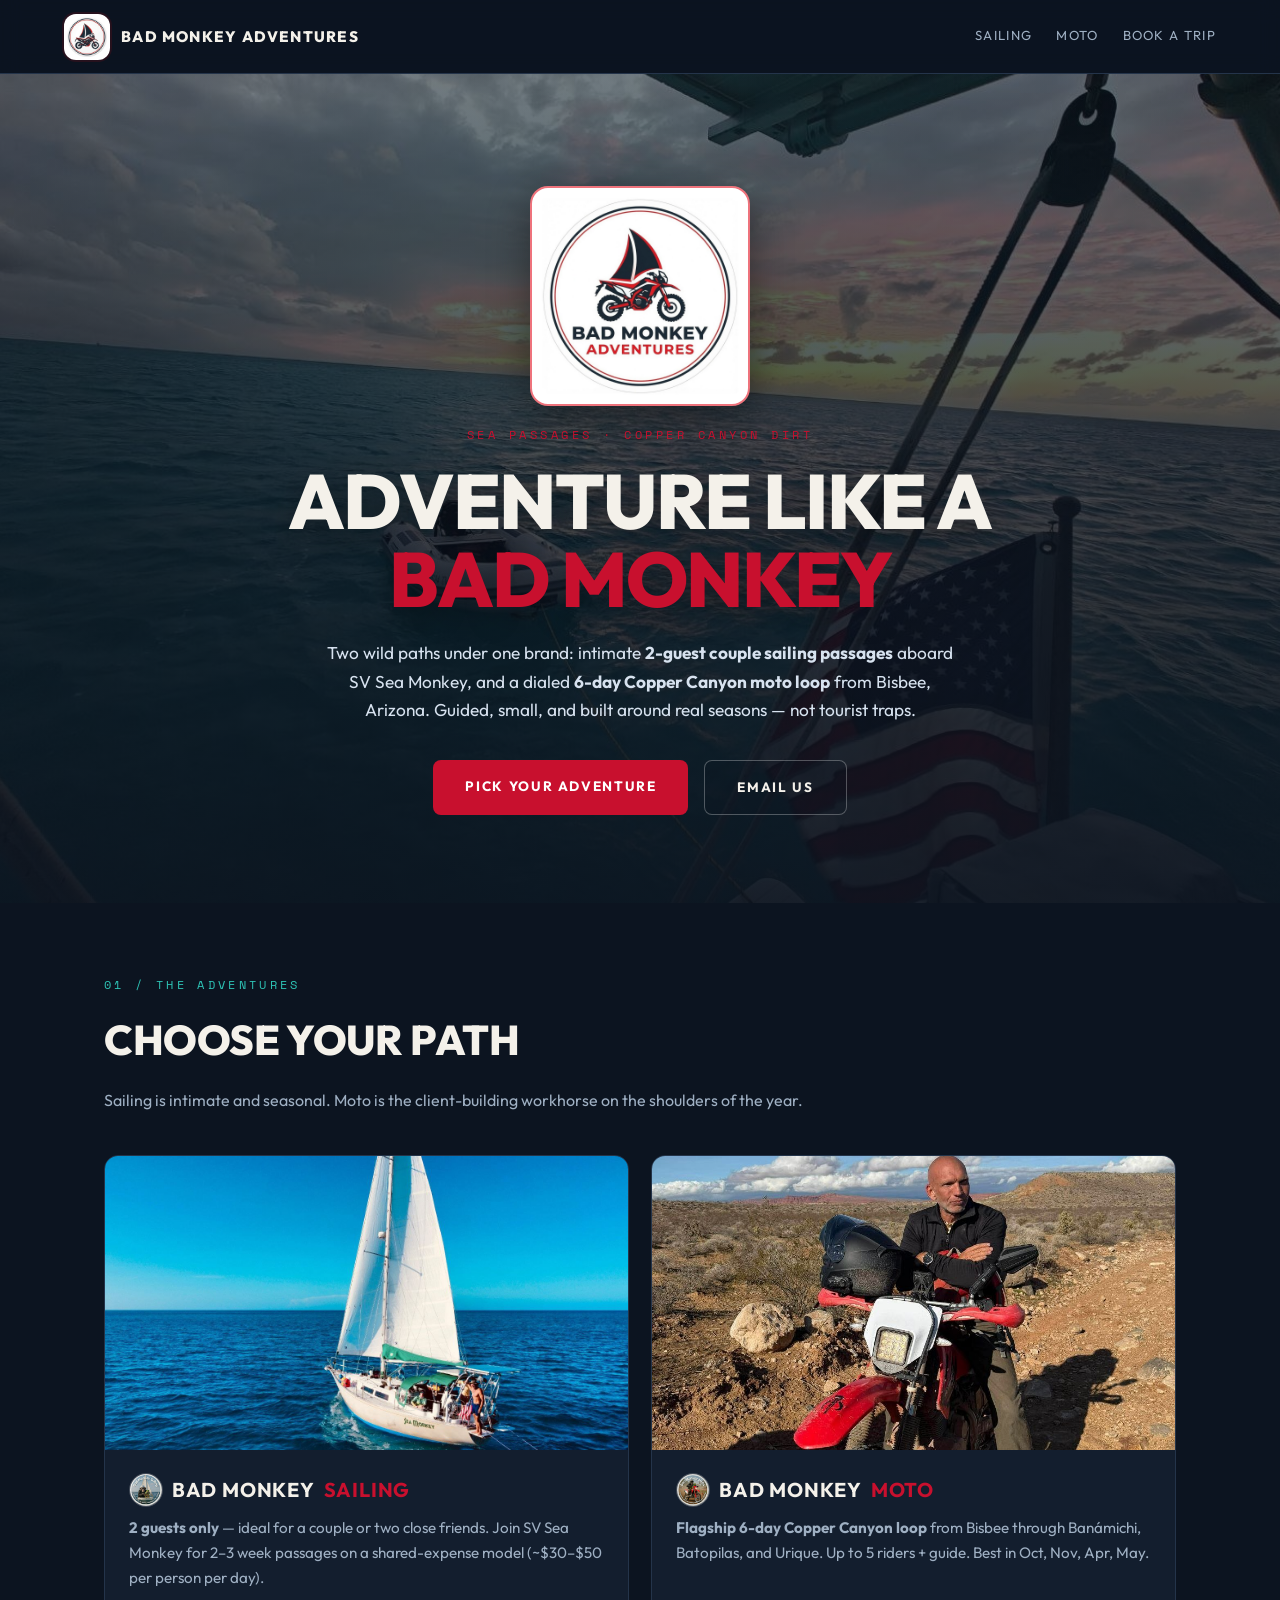
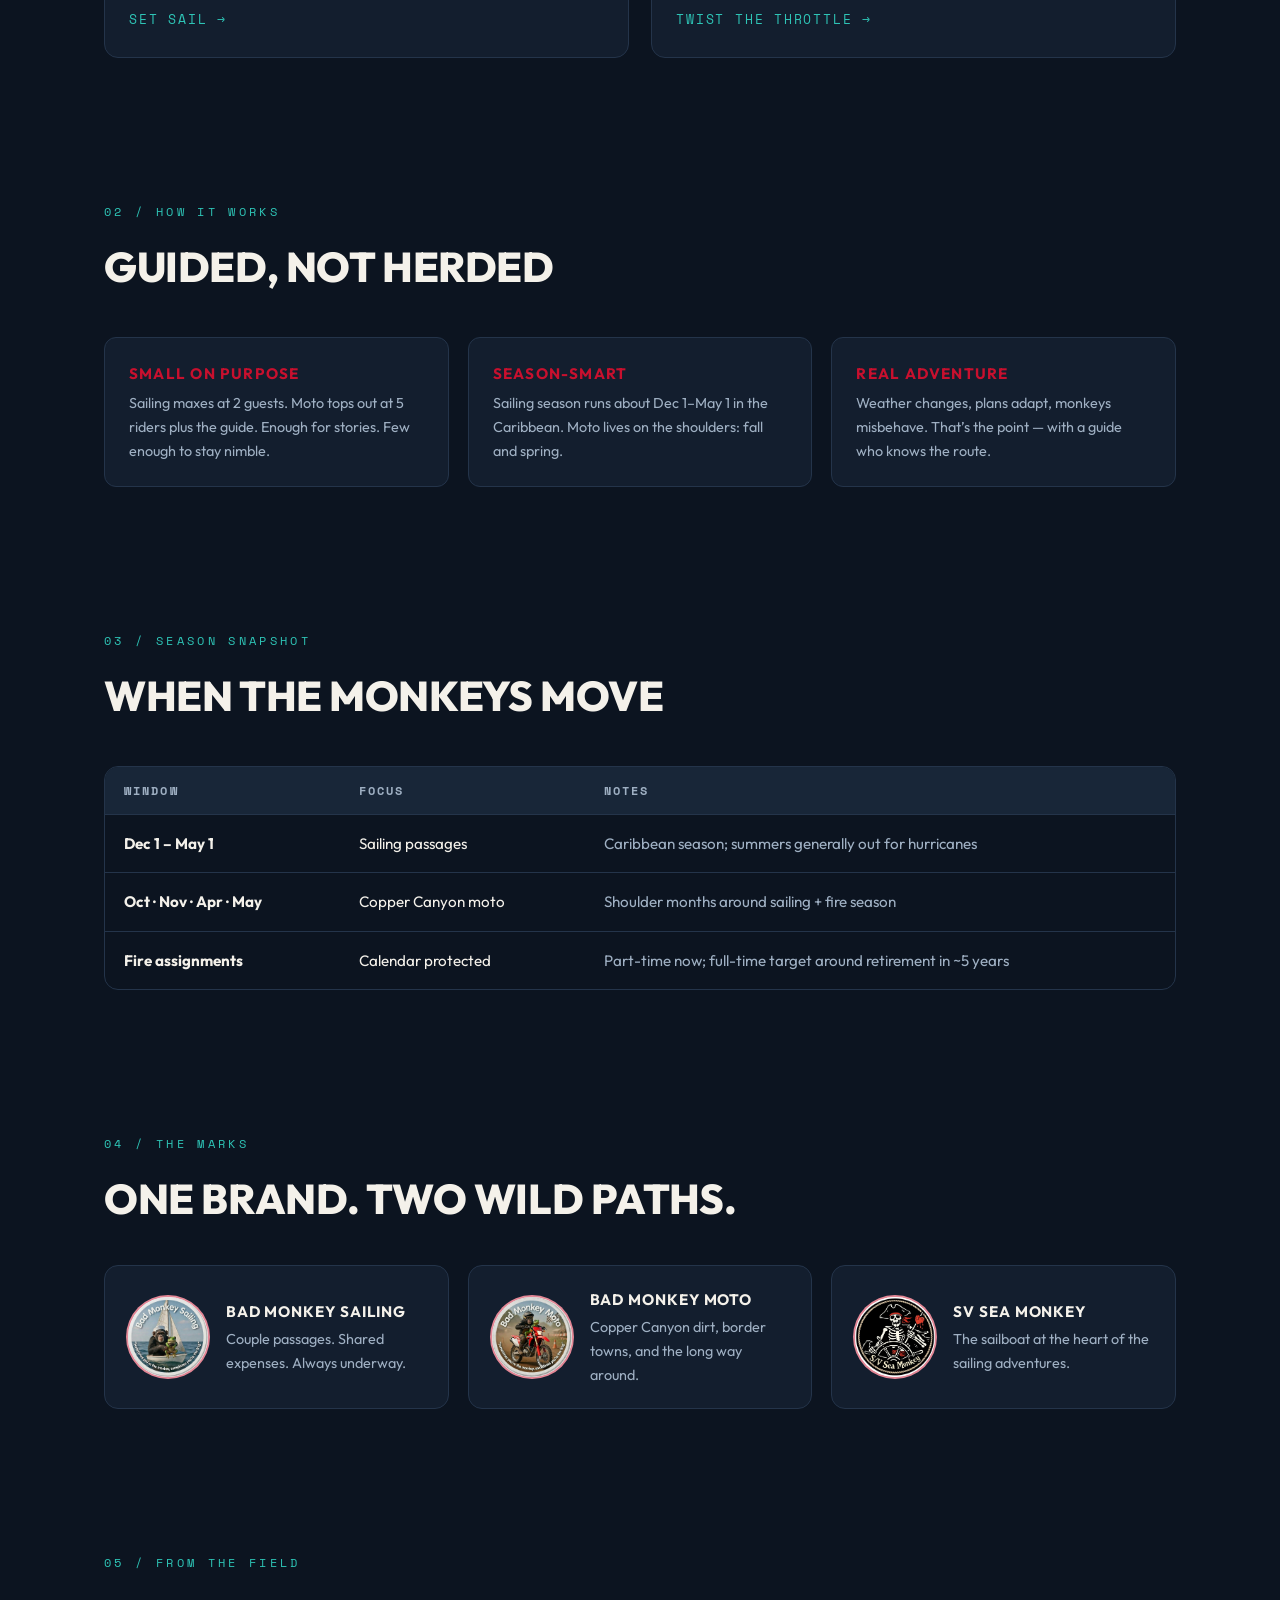
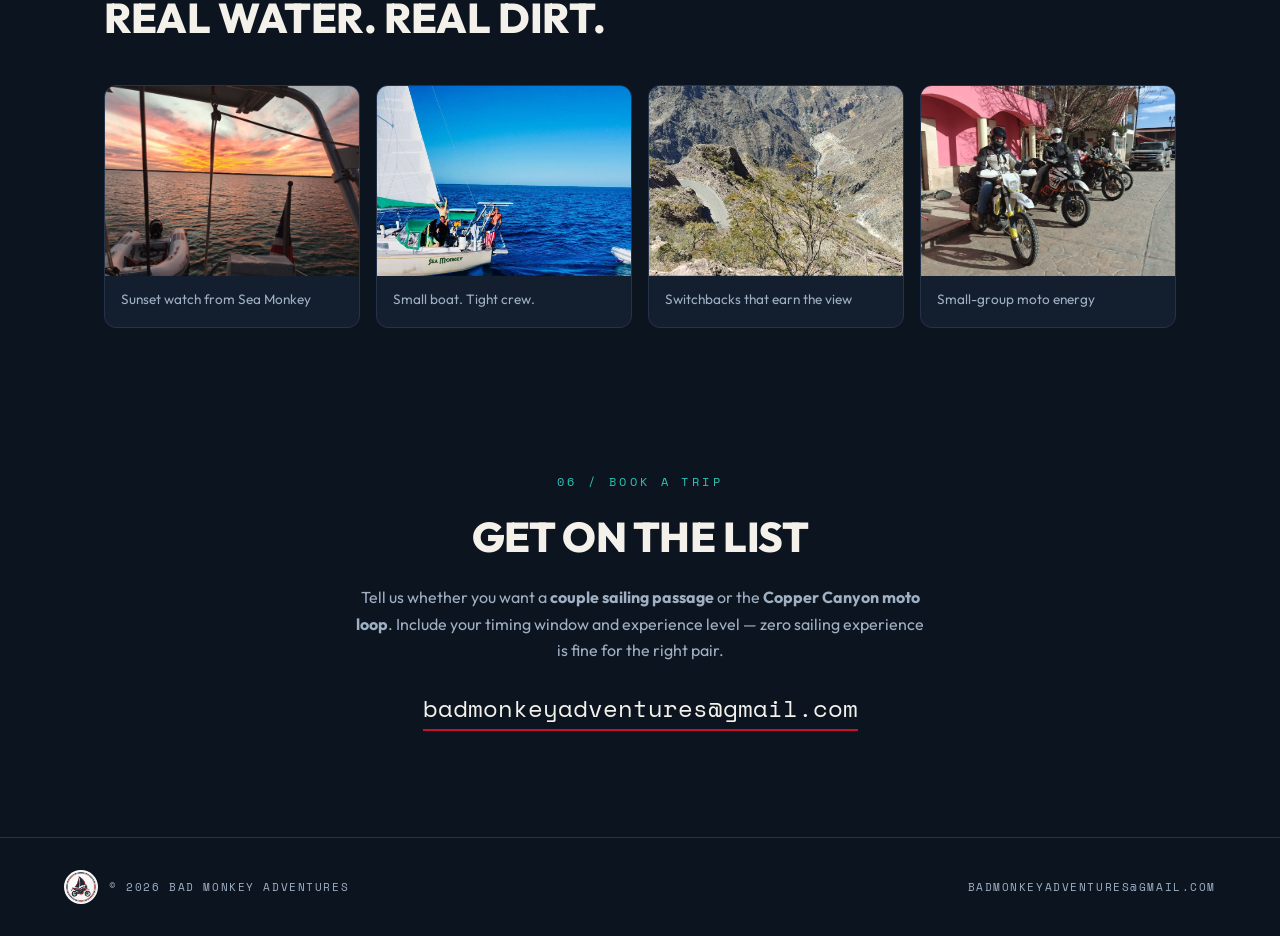
==== commit a875508f: "Swap site orange accents to Honda red to match logos" ====
--- a/index.html
+++ b/index.html
@@ -8,7 +8,7 @@
 <link rel="icon" href="images/logos/bma-main-icon-favicon.png?v=ops1">
 <link rel="preconnect" href="https://fonts.googleapis.com">
 <link href="https://fonts.googleapis.com/css2?family=Outfit:wght@400;700;800&family=Space+Mono&display=swap" rel="stylesheet">
-<link rel="stylesheet" href="style.css">
+<link rel="stylesheet" href="style.css?v=honda1">
 </head>
 <body>
 <nav>
--- a/style.css
+++ b/style.css
@@ -6,15 +6,15 @@
   --ink:#f4f1ea;
   --muted:#9fb0c3;
   --line:#24344a;
-  --sun:#ff9f1c;
-  --sun-deep:#e07b00;
+  --sun:#C8102E; /* Honda red to match logos */
+  --sun-deep:#9B0C22;
   --sea:#2ec4b6;
   --sea-deep:#1a8f85;
 }
 *{margin:0;padding:0;box-sizing:border-box}
 html{scroll-behavior:smooth}
 body{background:var(--bg);color:var(--ink);font-family:'Outfit',system-ui,sans-serif;line-height:1.65;overflow-x:hidden}
-::selection{background:var(--sun);color:#1a1206}
+::selection{background:var(--sun);color:#fff}
 a{color:var(--sea);text-decoration:none}
 a:hover{text-decoration:underline}
 img{max-width:100%;display:block}
@@ -44,8 +44,8 @@
 .hero-logo{width:min(220px,62vw);height:auto;aspect-ratio:1/1;border-radius:18px;object-fit:contain;margin:0 auto 1.2rem;border:2px solid rgba(225,0,18,.55);box-shadow:0 12px 40px rgba(0,0,0,.4);background:#fff;padding:.55rem}
 
 .btn{display:inline-block;padding:.95rem 2rem;border-radius:8px;font-weight:700;font-size:.85rem;letter-spacing:.12em;text-transform:uppercase;transition:.22s}
-.btn-sun{background:var(--sun);color:#1a1206}
-.btn-sun:hover{background:#ffb54d;text-decoration:none;box-shadow:0 0 26px rgba(255,159,28,.35)}
+.btn-sun{background:var(--sun);color:#fff}
+.btn-sun:hover{background:#E01A3A;text-decoration:none;box-shadow:0 0 26px rgba(200,16,46,.4)}
 .btn-ghost{border:1px solid rgba(255,255,255,.28);color:var(--ink);background:rgba(12,20,32,.25)}
 .btn-ghost:hover{border-color:var(--sea);color:var(--sea);text-decoration:none}
 
@@ -73,7 +73,7 @@
 .page-hero-media{position:absolute;inset:0;background-size:cover;background-position:center}
 .page-hero-media::after{content:"";position:absolute;inset:0;background:linear-gradient(180deg,rgba(12,20,32,.45),rgba(12,20,32,.88) 70%,var(--bg))}
 .page-hero-inner{position:relative;z-index:1;max-width:1200px;margin:0 auto;display:grid;grid-template-columns:auto 1fr;gap:1.4rem;align-items:center}
-.page-hero-inner img.badge{width:120px;height:120px;border-radius:50%;object-fit:cover;border:3px solid rgba(255,159,28,.65);box-shadow:0 10px 30px rgba(0,0,0,.35);background:#fff}
+.page-hero-inner img.badge{width:120px;height:120px;border-radius:50%;object-fit:cover;border:3px solid rgba(200,16,46,.7);box-shadow:0 10px 30px rgba(0,0,0,.35);background:#fff}
 .page-hero h1{font-size:clamp(2.1rem,5.2vw,3.5rem);font-weight:800;text-transform:uppercase;letter-spacing:-.015em;line-height:1.05}
 .page-hero h1 .accent{color:var(--sun)}
 .page-hero p{margin-top:1rem;color:#d7e2ef;max-width:44rem;font-size:1.05rem}
@@ -92,7 +92,7 @@
 /* Split brand strip */
 .brand-strip{display:grid;grid-template-columns:repeat(auto-fit,minmax(260px,1fr));gap:1.2rem;margin-top:2rem}
 .brand-card{background:var(--panel);border:1px solid var(--line);border-radius:14px;padding:1.3rem;display:flex;gap:1rem;align-items:center}
-.brand-card img{width:84px;height:84px;border-radius:50%;object-fit:cover;border:2px solid rgba(255,159,28,.45);background:#fff;flex-shrink:0}
+.brand-card img{width:84px;height:84px;border-radius:50%;object-fit:cover;border:2px solid rgba(200,16,46,.5);background:#fff;flex-shrink:0}
 .brand-card h4{font-size:.95rem;text-transform:uppercase;letter-spacing:.06em;margin-bottom:.25rem}
 .brand-card p{color:var(--muted);font-size:.9rem}
 
@@ -103,7 +103,7 @@
 .trips td{padding:1rem 1.2rem;border-top:1px solid var(--line);color:var(--ink)}
 .trips td.muted{color:var(--muted)}
 .trips tr:hover td{background:rgba(46,196,182,.05)}
-.badge{display:inline-block;background:rgba(255,159,28,.14);color:var(--sun);font-family:'Space Mono',monospace;font-size:.68rem;letter-spacing:.12em;text-transform:uppercase;padding:.25rem .6rem;border-radius:999px}
+.badge{display:inline-block;background:rgba(200,16,46,.14);color:var(--sun);font-family:'Space Mono',monospace;font-size:.68rem;letter-spacing:.12em;text-transform:uppercase;padding:.25rem .6rem;border-radius:999px}
 .badge.teal{background:rgba(46,196,182,.13);color:var(--sea)}
 
 /* Features */
